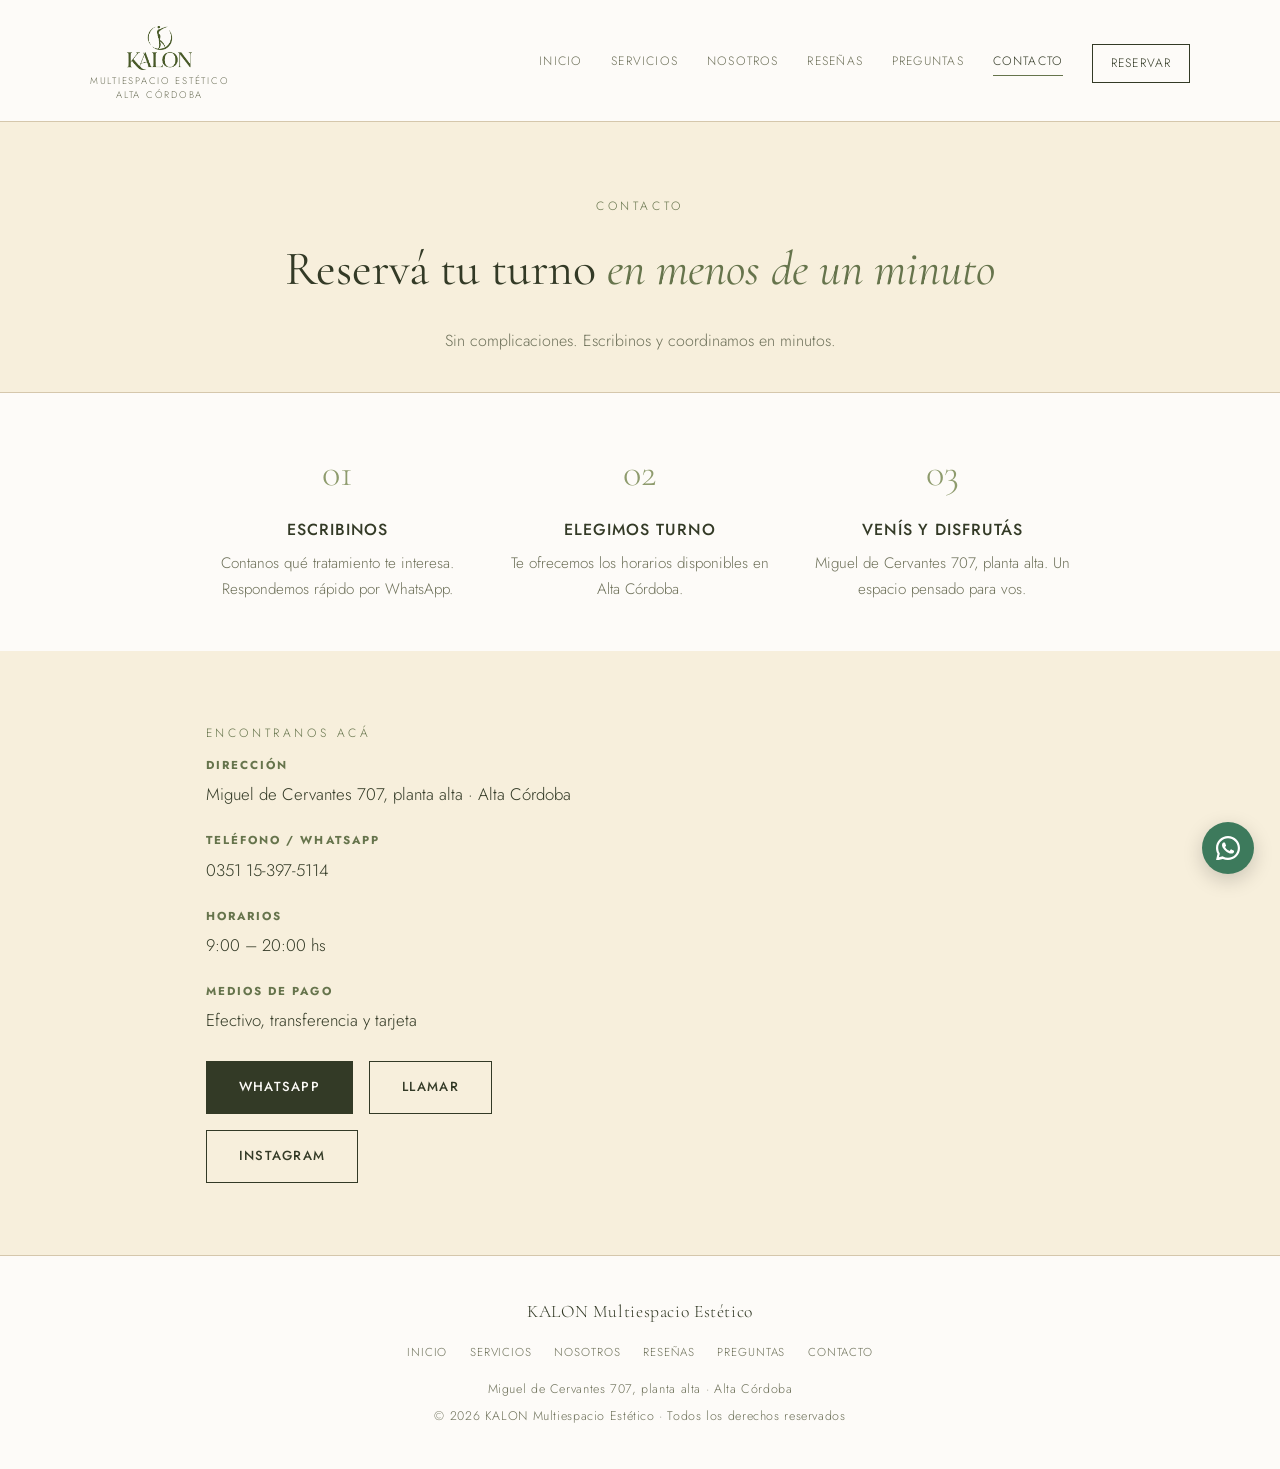
==== contacto.html @ 56a4b2d7 "Add files via upload" ====
<!DOCTYPE html>
<html lang="es">
<head>
  <meta charset="UTF-8" />
  <meta name="viewport" content="width=device-width, initial-scale=1.0" />
  <title>Contacto — KALON Multiespacio Estético</title>
  <meta name="description" content="Reservá tu turno en KALON Multiespacio Estético, Alta Córdoba. Miguel de Cervantes 707, planta alta." />
  <link rel="preconnect" href="https://fonts.googleapis.com">
  <link rel="preconnect" href="https://fonts.gstatic.com" crossorigin>
  <link href="https://fonts.googleapis.com/css2?family=Cormorant+Garamond:ital,wght@0,300;0,400;0,500;0,600;1,400&family=Jost:wght@300;400;500;600&display=swap" rel="stylesheet">
  <link rel="stylesheet" href="style.css">
</head>
<body>

<header>
  <div class="header-inner">
    <a href="index.html" class="logo-link"><img src="img/logo-kalon.png" alt="KALON Multiespacio Estético" class="logo-img"><span class="logo-sub">Multiespacio Estético<br>Alta Córdoba</span></a>
    <div class="hamburger" onclick="toggleNav()"><span></span><span></span><span></span></div>
    <nav class="links" id="navLinks">
      <a href="index.html">Inicio</a>
      <a href="servicios.html">Servicios</a>
      <a href="nosotros.html">Nosotros</a>
      <a href="resenas.html">Reseñas</a>
      <a href="faq.html">Preguntas</a>
      <a href="contacto.html" class="active">Contacto</a>
      <a href="https://wa.me/5493513975114?text=Hola%21+Vi+la+web+de+K%C3%82LON+Multiespacio+Est%C3%A9tico+y+quisiera+reservar+un+turno" target="_blank" class="nav-cta">Reservar</a>
    </nav>
  </div>
</header>

<div class="page-head">
  <p class="label">Contacto</p>
  <h1>Reservá tu turno <em>en menos de un minuto</em></h1>
  <p>Sin complicaciones. Escribinos y coordinamos en minutos.</p>
</div>

<section class="section-tight">
  <div class="wrap">
    <div class="steps">
      <div>
        <div class="step-n">01</div>
        <h3>Escribinos</h3>
        <p>Contanos qué tratamiento te interesa. Respondemos rápido por WhatsApp.</p>
      </div>
      <div>
        <div class="step-n">02</div>
        <h3>Elegimos turno</h3>
        <p>Te ofrecemos los horarios disponibles en Alta Córdoba.</p>
      </div>
      <div>
        <div class="step-n">03</div>
        <h3>Venís y disfrutás</h3>
        <p>Miguel de Cervantes 707, planta alta. Un espacio pensado para vos.</p>
      </div>
    </div>
  </div>
</section>

<section class="alt-bg">
  <div class="wrap">
    <div class="contact-grid">
      <div>
        <p class="label" style="text-align:left;">Encontranos acá</p>
        <div class="c-item"><strong>Dirección</strong><span>Miguel de Cervantes 707, planta alta · Alta Córdoba</span></div>
        <div class="c-item"><strong>Teléfono / WhatsApp</strong><span><a href="tel:+5493513975114">0351 15-397-5114</a></span></div>
        <div class="c-item"><strong>Horarios</strong><span>9:00 – 20:00 hs</span></div>
        <div class="c-item"><strong>Medios de pago</strong><span>Efectivo, transferencia y tarjeta</span></div>
        <div style="margin-top:1.6rem;display:flex;gap:1rem;flex-wrap:wrap;">
          <a href="https://wa.me/5493513975114?text=Hola%21+Vi+la+web+de+K%C3%82LON+Multiespacio+Est%C3%A9tico+y+quisiera+reservar+un+turno" target="_blank" class="btn btn-solid">WhatsApp</a>
          <a href="tel:+5493513975114" class="btn btn-line">Llamar</a>
          <a href="https://instagram.com/kalon.multiespacio.estetico" target="_blank" class="btn btn-line">Instagram</a>
        </div>
      </div>
      <div class="map-box">
        <iframe src="https://maps.google.com/maps?q=-31.3897943,-64.1840339&output=embed&z=16" allowfullscreen="" loading="lazy" referrerpolicy="no-referrer-when-downgrade" title="KALON Multiespacio Estético"></iframe>
      </div>
    </div>
  </div>
</section>

<footer>
  <div class="flogo">KALON Multiespacio Estético</div>
  <div class="fnav">
    <a href="index.html">Inicio</a>
    <a href="servicios.html">Servicios</a>
    <a href="nosotros.html">Nosotros</a>
    <a href="resenas.html">Reseñas</a>
    <a href="faq.html">Preguntas</a>
    <a href="contacto.html">Contacto</a>
  </div>
  <p>Miguel de Cervantes 707, planta alta · Alta Córdoba</p>
  <p style="margin-top:.4rem;">© 2026 KALON Multiespacio Estético · Todos los derechos reservados</p>
</footer>

<a class="wa-float" href="https://wa.me/5493513975114?text=Hola%21+Quisiera+consultar+por+un+turno+en+K%C3%82LON+Multiespacio+Est%C3%A9tico" target="_blank" title="Escribinos por WhatsApp">
  <svg xmlns="http://www.w3.org/2000/svg" width="24" height="24" viewBox="0 0 24 24" fill="white"><path d="M17.472 14.382c-.297-.149-1.758-.867-2.03-.967-.273-.099-.471-.148-.67.15-.197.297-.767.966-.94 1.164-.173.199-.347.223-.644.075-.297-.15-1.255-.463-2.39-1.475-.883-.788-1.48-1.761-1.653-2.059-.173-.297-.018-.458.13-.606.134-.133.298-.347.446-.52.149-.174.198-.298.298-.497.099-.198.05-.371-.025-.52-.075-.149-.669-1.612-.916-2.207-.242-.579-.487-.5-.669-.51-.173-.008-.371-.01-.57-.01-.198 0-.52.074-.792.372-.272.297-1.04 1.016-1.04 2.479 0 1.462 1.065 2.875 1.213 3.074.149.198 2.096 3.2 5.077 4.487.709.306 1.262.489 1.694.625.712.227 1.36.195 1.871.118.571-.085 1.758-.719 2.006-1.413.248-.694.248-1.289.173-1.413-.074-.124-.272-.198-.57-.347z"/><path d="M12 0C5.373 0 0 5.373 0 12c0 2.123.555 4.116 1.524 5.849L.057 23.885a.5.5 0 0 0 .608.633l6.193-1.623A11.945 11.945 0 0 0 12 24c6.627 0 12-5.373 12-12S18.627 0 12 0zm0 21.818a9.813 9.813 0 0 1-5.032-1.383l-.36-.214-3.733.979.997-3.645-.236-.373A9.818 9.818 0 0 1 2.182 12c0-5.413 4.405-9.818 9.818-9.818 5.413 0 9.818 4.405 9.818 9.818 0 5.413-4.405 9.818-9.818 9.818z"/></svg>
</a>

<script src="script.js"></script>
</body>
</html>
---- style.css ----
:root{
  /* paleta de colores.jpg: crema #f7efdc, arena #d5c7ac, salvia #8e9b6d, oliva #66744c.
     ink/ink-soft se derivan de la oliva (no hay un neutro oscuro en la muestra);
     el resto son los 4 tonos de la muestra tal cual. */
  --ink:#333a26;
  --ink-soft:#6e715a;
  --line:#d5c7ac;
  --paper:#fdfbf8;
  --paper2:#f7efdc;
  --accent:#66744c;
  --accent-soft:#8e9b6d;
  --wa:#3d7a5c;
  --sf:'Cormorant Garamond',Georgia,serif;
  --ss:'Jost',Arial,sans-serif;
}
*,*::before,*::after{box-sizing:border-box;margin:0;padding:0;}
html{scroll-behavior:smooth;}
body{font-family:var(--ss);font-weight:300;color:var(--ink);background:var(--paper);line-height:1.7;-webkit-font-smoothing:antialiased;}
img{max-width:100%;display:block;}
a{text-decoration:none;color:inherit;}
.wrap{max-width:920px;margin:0 auto;padding:0 1.6rem;}

/* header / nav */
header{padding:1.6rem 1.6rem 1.2rem;border-bottom:1px solid var(--line);position:sticky;top:0;background:rgba(253,251,248,.94);backdrop-filter:blur(10px);z-index:100;}
.header-inner{max-width:1100px;margin:0 auto;display:flex;align-items:center;justify-content:space-between;gap:1.5rem;flex-wrap:wrap;}
.logo-link{display:flex;flex-direction:column;align-items:center;gap:.35rem;}
.logo-img{height:44px;width:auto;}
.logo-sub{font-size:.6rem;letter-spacing:.18em;text-transform:uppercase;color:var(--ink-soft);font-family:var(--ss);line-height:1.4;text-align:center;}
nav.links{display:flex;gap:1.8rem;align-items:center;flex-wrap:wrap;}
nav.links a{font-size:.76rem;letter-spacing:.1em;text-transform:uppercase;color:var(--ink-soft);padding-bottom:3px;border-bottom:1px solid transparent;transition:border-color .2s,color .2s;}
nav.links a:hover,nav.links a.active{color:var(--ink);border-color:var(--accent);}
nav.links a.nav-cta{color:var(--ink);border:1px solid var(--ink);padding:.5rem 1.1rem;border-bottom:1px solid var(--ink);}
nav.links a.nav-cta:hover{background:var(--ink);color:var(--paper);}
.hamburger{display:none;flex-direction:column;gap:5px;cursor:pointer;padding:6px;}
.hamburger span{width:22px;height:2px;background:var(--ink);border-radius:2px;}

/* page header (non-home pages) */
.page-head{padding:3.6rem 1.6rem 2.4rem;text-align:center;border-bottom:1px solid var(--line);background:var(--paper2);}
.page-head .label{font-size:.75rem;letter-spacing:.3em;text-transform:uppercase;color:var(--accent);margin-bottom:.8rem;}
.page-head h1{font-family:var(--sf);font-weight:400;font-size:clamp(2rem,5vw,3rem);color:var(--ink);}
.page-head h1 em{font-style:italic;color:var(--accent);}
.page-head p{color:var(--ink-soft);max-width:480px;margin:1rem auto 0;font-size:1rem;}
.breadcrumb{font-size:.72rem;letter-spacing:.08em;text-transform:uppercase;color:var(--ink-soft);margin-bottom:1rem;}
.breadcrumb a{color:var(--accent);}

/* hero (home) */
.hero{padding:4.6rem 1.6rem 4rem;text-align:center;}
.hero .eyebrow{font-size:.78rem;letter-spacing:.3em;text-transform:uppercase;color:var(--accent);margin-bottom:1.4rem;}
.hero h1{font-family:var(--sf);font-weight:400;font-size:clamp(2.4rem,6vw,4rem);line-height:1.18;max-width:16ch;margin:0 auto 1.5rem;color:var(--ink);}
.hero h1 em{font-style:italic;color:var(--accent);}
.hero p{font-size:1.08rem;color:var(--ink-soft);max-width:480px;margin:0 auto 2.4rem;font-weight:300;}
.hero-img{max-width:640px;margin:0 auto;aspect-ratio:16/9;overflow:hidden;border-radius:2px;}
.hero-img img{width:100%;height:100%;object-fit:cover;}
.cta-row{display:flex;justify-content:center;gap:1rem;margin-bottom:3rem;flex-wrap:wrap;}
.btn{display:inline-flex;align-items:center;gap:.6rem;padding:.9rem 2rem;font-size:.82rem;letter-spacing:.1em;text-transform:uppercase;font-weight:500;transition:all .25s;border:1px solid var(--ink);cursor:pointer;}
.btn-solid{background:var(--ink);color:var(--paper);}
.btn-solid:hover{background:var(--accent);border-color:var(--accent);}
.btn-line{background:transparent;color:var(--ink);}
.btn-line:hover{background:var(--ink);color:var(--paper);}

/* section shell */
section{padding:4.5rem 1.6rem;}
.section-tight{padding:3rem 1.6rem;}
.label{font-size:.75rem;letter-spacing:.3em;text-transform:uppercase;color:var(--accent);text-align:center;margin-bottom:.8rem;}
.title{font-family:var(--sf);font-weight:400;font-size:clamp(1.8rem,4vw,2.6rem);text-align:center;color:var(--ink);margin-bottom:.8rem;}
.title em{font-style:italic;color:var(--accent);}
.intro{text-align:center;color:var(--ink-soft);max-width:460px;margin:0 auto 3rem;font-size:1rem;}
.divider{width:40px;height:1px;background:var(--accent);margin:0 auto 2.5rem;}

/* highlights (home) */
.highlights{display:grid;grid-template-columns:repeat(4,1fr);gap:1.8rem;text-align:center;max-width:1000px;margin:0 auto;}
.highlight h3{font-family:var(--sf);font-size:1.2rem;font-weight:600;color:var(--ink);margin:.6rem 0 .4rem;}
.highlight p{color:var(--ink-soft);font-size:.92rem;}
.highlight-mark{width:34px;height:34px;border:1px solid var(--accent);border-radius:50%;display:flex;align-items:center;justify-content:center;margin:0 auto;color:var(--accent);font-family:var(--sf);font-style:italic;}

/* services as list */
.service-row{display:flex;gap:1.6rem;padding:1.7rem 0;border-bottom:1px solid var(--line);align-items:baseline;}
.service-row:first-child{border-top:1px solid var(--line);}
.service-num{font-family:var(--sf);font-size:1.3rem;color:var(--accent-soft);flex-shrink:0;width:2.2rem;font-weight:500;}
.service-body h3{font-family:var(--sf);font-weight:600;font-size:1.35rem;color:var(--ink);margin-bottom:.35rem;}
.service-body p{color:var(--ink-soft);font-size:.98rem;max-width:520px;margin-bottom:.6rem;}
.service-body a{font-size:.76rem;letter-spacing:.1em;text-transform:uppercase;color:var(--accent);border-bottom:1px solid var(--accent-soft);}
.service-body a:hover{border-color:var(--accent);}
.see-all{text-align:center;margin-top:2.4rem;}

/* services as cards */
.services-grid{display:grid;grid-template-columns:repeat(3,1fr);gap:1.4rem;}
.service-card{position:relative;overflow:hidden;border:1px solid var(--line);background:var(--paper);cursor:pointer;transition:transform .3s ease,box-shadow .3s ease,border-color .3s ease;outline:none;display:flex;flex-direction:column;}
.service-card::after{content:'';position:absolute;left:0;bottom:0;width:100%;height:3px;background:var(--accent);transform:scaleX(0);transform-origin:left;transition:transform .3s ease;z-index:2;}
.service-card:hover,.service-card:focus-visible{transform:translateY(-6px);box-shadow:0 16px 34px rgba(43,39,36,.1);border-color:var(--accent-soft);}
.service-card:hover::after,.service-card:focus-visible::after{transform:scaleX(1);}
.service-card .card-img{position:relative;aspect-ratio:4/3;overflow:hidden;background:var(--paper2);}
.service-card .card-img img{width:100%;height:100%;object-fit:cover;transition:transform .5s ease;}
.service-card:hover .card-img img,.service-card:focus-visible .card-img img{transform:scale(1.08);}
.service-card .card-overlay{position:absolute;inset:0;background:rgba(43,39,36,.5);display:flex;align-items:center;justify-content:center;opacity:0;transition:opacity .3s ease;}
.service-card:hover .card-overlay,.service-card:focus-visible .card-overlay{opacity:1;}
.service-card .card-overlay span{font-size:.76rem;letter-spacing:.12em;text-transform:uppercase;color:#fff;display:inline-flex;align-items:center;gap:.4rem;transform:translateY(6px);transition:transform .3s ease;}
.service-card:hover .card-overlay span,.service-card:focus-visible .card-overlay span{transform:translateY(0);}
.service-card .card-overlay em{font-style:normal;}
.service-card .card-num{position:absolute;top:.8rem;left:.8rem;width:2.1rem;height:2.1rem;border-radius:50%;background:var(--paper);color:var(--accent);font-family:var(--sf);font-size:.9rem;font-weight:600;display:flex;align-items:center;justify-content:center;}
.service-card .card-body{padding:1.4rem 1.5rem 1.6rem;}
.service-card h3{font-family:var(--sf);font-weight:600;font-size:1.25rem;color:var(--ink);margin-bottom:.4rem;}
.service-card .card-teaser{color:var(--ink-soft);font-size:.92rem;}
.see-all{text-align:center;margin-top:2.4rem;}

/* service detail modal */
.modal-overlay{position:fixed;inset:0;background:rgba(43,39,36,.55);backdrop-filter:blur(3px);display:flex;align-items:center;justify-content:center;padding:1.6rem;z-index:300;opacity:0;pointer-events:none;transition:opacity .25s ease;}
.modal-overlay.active{opacity:1;pointer-events:auto;}
.modal-box{position:relative;background:var(--paper);max-width:480px;width:100%;max-height:85vh;overflow-y:auto;border-radius:2px;transform:translateY(16px) scale(.98);transition:transform .3s ease;}
.modal-overlay.active .modal-box{transform:translateY(0) scale(1);}
.modal-close{position:absolute;top:.8rem;right:.8rem;width:32px;height:32px;border:1px solid var(--line);background:var(--paper);color:var(--ink-soft);cursor:pointer;font-size:.85rem;border-radius:50%;display:flex;align-items:center;justify-content:center;transition:border-color .2s,color .2s;z-index:2;}
.modal-close:hover{border-color:var(--accent);color:var(--accent);}
.modal-img{aspect-ratio:16/10;overflow:hidden;background:var(--paper2);}
.modal-img img{width:100%;height:100%;object-fit:cover;}
.modal-content{padding:1.8rem 2.2rem 2.2rem;}
.modal-num{font-family:var(--sf);font-size:1.1rem;color:var(--accent-soft);font-weight:500;margin-bottom:.4rem;}
.modal-box h2{font-family:var(--sf);font-weight:600;font-size:1.7rem;color:var(--ink);margin-bottom:.8rem;}
.modal-desc{color:var(--ink-soft);font-size:.98rem;margin-bottom:1.2rem;}
.modal-items{list-style:none;margin-bottom:1.8rem;}
.modal-items li{position:relative;padding-left:1.2rem;color:var(--ink);font-size:.95rem;padding-bottom:.55rem;}
.modal-items li::before{content:'✦';position:absolute;left:0;color:var(--accent);font-size:.7rem;top:.25rem;}
.modal-box .btn{width:100%;justify-content:center;}
body.modal-open{overflow:hidden;}

/* about */
.alt-bg{background:var(--paper2);}
.about-grid{display:grid;grid-template-columns:1fr 1fr;gap:3rem;align-items:start;}
.about-img{border-radius:2px;overflow:hidden;}
.about-img img{width:100%;height:auto;display:block;}
.about-text p{color:var(--ink-soft);margin-bottom:1rem;font-size:1rem;}
.about-text .about-quote{font-family:var(--sf);font-style:italic;font-size:1.15rem;color:var(--ink);border-left:2px solid var(--accent);padding-left:1.1rem;margin:1.4rem 0 1.6rem;}
.stats{display:flex;gap:2.4rem;margin-top:1.8rem;flex-wrap:wrap;}
.stat-n{font-family:var(--sf);font-size:2.2rem;color:var(--accent);font-weight:500;}
.stat-l{font-size:.72rem;letter-spacing:.14em;text-transform:uppercase;color:var(--ink-soft);margin-top:.2rem;}

/* team / values (nosotros) */
.values{display:grid;grid-template-columns:repeat(3,1fr);gap:2rem;margin-top:1rem;}
.value{text-align:center;padding:2rem 1.2rem;border:1px solid var(--line);}
.value h3{font-family:var(--sf);font-size:1.3rem;margin-bottom:.5rem;color:var(--ink);}
.value p{color:var(--ink-soft);font-size:.92rem;}

/* reviews */
.review{max-width:600px;margin:0 auto 2.6rem;text-align:center;}
.review .stars{color:var(--accent);letter-spacing:3px;font-size:.9rem;margin-bottom:1rem;}
.review p{font-family:var(--sf);font-style:italic;font-size:1.25rem;color:var(--ink);line-height:1.5;margin-bottom:1rem;}
.review .author{font-size:.75rem;letter-spacing:.14em;text-transform:uppercase;color:var(--ink-soft);}
.reviews-grid-full{display:grid;grid-template-columns:1fr 1fr;gap:1rem 3rem;}
.g-link{display:block;text-align:center;font-size:.8rem;letter-spacing:.1em;text-transform:uppercase;color:var(--accent);border-bottom:1px solid var(--accent-soft);width:fit-content;margin:1rem auto 0;}

/* steps */
.steps{display:grid;grid-template-columns:repeat(3,1fr);gap:2.4rem;text-align:center;}
.step-n{font-family:var(--sf);font-size:2.4rem;color:var(--accent-soft);margin-bottom:.6rem;}
.steps h3{font-size:1rem;letter-spacing:.06em;text-transform:uppercase;color:var(--ink);margin-bottom:.5rem;font-weight:500;}
.steps p{color:var(--ink-soft);font-size:.95rem;}

/* faq */
.faq-item{border-bottom:1px solid var(--line);}
.faq-item:first-child{border-top:1px solid var(--line);}
.faq-q{width:100%;background:none;border:none;text-align:left;padding:1.3rem 0;font-family:var(--sf);font-size:1.15rem;color:var(--ink);cursor:pointer;display:flex;justify-content:space-between;align-items:center;gap:1rem;}
.faq-q::after{content:'+';color:var(--accent);font-size:1.4rem;flex-shrink:0;transition:transform .3s;}
.faq-item.open .faq-q::after{transform:rotate(45deg);}
.faq-a{max-height:0;overflow:hidden;transition:max-height .35s ease;}
.faq-a p{padding-bottom:1.3rem;color:var(--ink-soft);font-size:.98rem;max-width:560px;}

/* contact */
.contact-grid{display:grid;grid-template-columns:1fr 1fr;gap:3rem;}
.c-item{margin-bottom:1.4rem;}
.c-item strong{display:block;font-size:.72rem;letter-spacing:.18em;text-transform:uppercase;color:var(--accent);margin-bottom:.3rem;}
.c-item span{font-size:1.05rem;}
.map-box{aspect-ratio:4/3;overflow:hidden;border-radius:2px;}
.map-box iframe{width:100%;height:100%;border:0;filter:grayscale(.3);}

/* final cta */
.final{text-align:center;padding:5rem 1.6rem;border-top:1px solid var(--line);}
.final h2{font-family:var(--sf);font-weight:400;font-size:clamp(1.9rem,4.5vw,2.8rem);margin-bottom:1rem;}
.final h2 em{font-style:italic;color:var(--accent);}
.final p{color:var(--ink-soft);max-width:420px;margin:0 auto 2rem;}

footer{text-align:center;padding:2.6rem 1.6rem;font-size:.78rem;letter-spacing:.05em;color:var(--ink-soft);border-top:1px solid var(--line);}
footer .flogo{font-family:var(--sf);font-size:1.1rem;color:var(--ink);margin-bottom:.4rem;}
footer .fnav{display:flex;justify-content:center;gap:1.4rem;margin:1rem 0;flex-wrap:wrap;}
footer .fnav a{color:var(--ink-soft);font-size:.72rem;letter-spacing:.08em;text-transform:uppercase;}
footer .fnav a:hover{color:var(--accent);}

.wa-float{position:fixed;bottom:1.6rem;right:1.6rem;width:52px;height:52px;border-radius:50%;background:var(--wa);display:flex;align-items:center;justify-content:center;box-shadow:0 6px 20px rgba(0,0,0,.18);z-index:150;}

@media(max-width:860px){
  .highlights{grid-template-columns:repeat(2,1fr);}
  .reviews-grid-full{grid-template-columns:1fr;}
  .values{grid-template-columns:1fr;}
  .services-grid{grid-template-columns:repeat(2,1fr);}
}
@media(max-width:760px){
  nav.links{display:none;position:absolute;top:100%;left:0;width:100%;background:var(--paper);flex-direction:column;align-items:flex-start;padding:1.4rem 1.6rem;border-bottom:1px solid var(--line);gap:1rem;}
  nav.links.open{display:flex;}
  .hamburger{display:flex;}
  .about-grid,.contact-grid{grid-template-columns:1fr;gap:2rem;}
  .steps{grid-template-columns:1fr;gap:2.2rem;}
  .services-grid{grid-template-columns:1fr;}
}
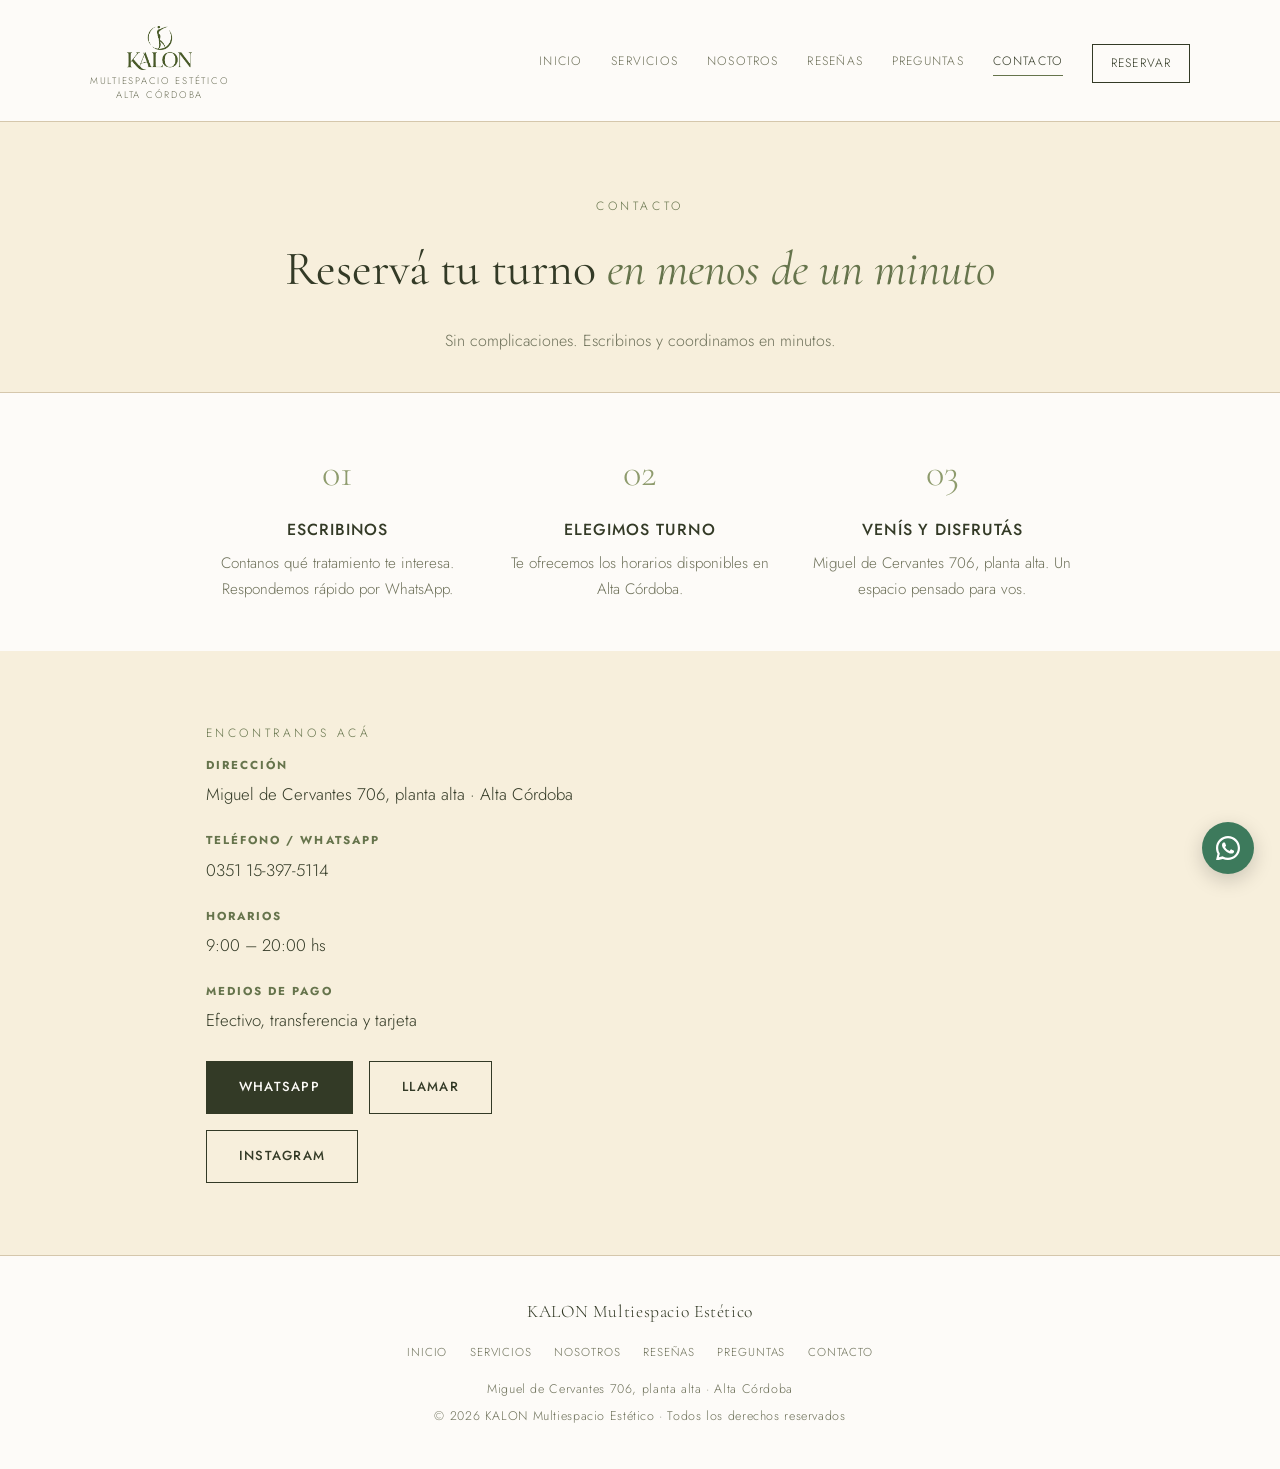
==== commit 6ba6e186: "Add files via upload" ====
--- a/contacto.html
+++ b/contacto.html
@@ -4,7 +4,7 @@
   <meta charset="UTF-8" />
   <meta name="viewport" content="width=device-width, initial-scale=1.0" />
   <title>Contacto — KALON Multiespacio Estético</title>
-  <meta name="description" content="Reservá tu turno en KALON Multiespacio Estético, Alta Córdoba. Miguel de Cervantes 707, planta alta." />
+  <meta name="description" content="Reservá tu turno en KALON Multiespacio Estético, Alta Córdoba. Miguel de Cervantes 706, planta alta." />
   <link rel="preconnect" href="https://fonts.googleapis.com">
   <link rel="preconnect" href="https://fonts.gstatic.com" crossorigin>
   <link href="https://fonts.googleapis.com/css2?family=Cormorant+Garamond:ital,wght@0,300;0,400;0,500;0,600;1,400&family=Jost:wght@300;400;500;600&display=swap" rel="stylesheet">
@@ -23,7 +23,7 @@
       <a href="resenas.html">Reseñas</a>
       <a href="faq.html">Preguntas</a>
       <a href="contacto.html" class="active">Contacto</a>
-      <a href="https://wa.me/5493513975114?text=Hola%21+Vi+la+web+de+K%C3%82LON+Multiespacio+Est%C3%A9tico+y+quisiera+reservar+un+turno" target="_blank" class="nav-cta">Reservar</a>
+      <a href="https://wa.me/5493513975114?text=Hola%21+Vi+la+web+de+KALON+Multiespacio+Est%C3%A9tico+y+quisiera+reservar+un+turno" target="_blank" class="nav-cta">Reservar</a>
     </nav>
   </div>
 </header>
@@ -50,7 +50,7 @@
       <div>
         <div class="step-n">03</div>
         <h3>Venís y disfrutás</h3>
-        <p>Miguel de Cervantes 707, planta alta. Un espacio pensado para vos.</p>
+        <p>Miguel de Cervantes 706, planta alta. Un espacio pensado para vos.</p>
       </div>
     </div>
   </div>
@@ -61,12 +61,12 @@
     <div class="contact-grid">
       <div>
         <p class="label" style="text-align:left;">Encontranos acá</p>
-        <div class="c-item"><strong>Dirección</strong><span>Miguel de Cervantes 707, planta alta · Alta Córdoba</span></div>
+        <div class="c-item"><strong>Dirección</strong><span>Miguel de Cervantes 706, planta alta · Alta Córdoba</span></div>
         <div class="c-item"><strong>Teléfono / WhatsApp</strong><span><a href="tel:+5493513975114">0351 15-397-5114</a></span></div>
         <div class="c-item"><strong>Horarios</strong><span>9:00 – 20:00 hs</span></div>
         <div class="c-item"><strong>Medios de pago</strong><span>Efectivo, transferencia y tarjeta</span></div>
         <div style="margin-top:1.6rem;display:flex;gap:1rem;flex-wrap:wrap;">
-          <a href="https://wa.me/5493513975114?text=Hola%21+Vi+la+web+de+K%C3%82LON+Multiespacio+Est%C3%A9tico+y+quisiera+reservar+un+turno" target="_blank" class="btn btn-solid">WhatsApp</a>
+          <a href="https://wa.me/5493513975114?text=Hola%21+Vi+la+web+de+KALON+Multiespacio+Est%C3%A9tico+y+quisiera+reservar+un+turno" target="_blank" class="btn btn-solid">WhatsApp</a>
           <a href="tel:+5493513975114" class="btn btn-line">Llamar</a>
           <a href="https://instagram.com/kalon.multiespacio.estetico" target="_blank" class="btn btn-line">Instagram</a>
         </div>
@@ -88,11 +88,11 @@
     <a href="faq.html">Preguntas</a>
     <a href="contacto.html">Contacto</a>
   </div>
-  <p>Miguel de Cervantes 707, planta alta · Alta Córdoba</p>
+  <p>Miguel de Cervantes 706, planta alta · Alta Córdoba</p>
   <p style="margin-top:.4rem;">© 2026 KALON Multiespacio Estético · Todos los derechos reservados</p>
 </footer>
 
-<a class="wa-float" href="https://wa.me/5493513975114?text=Hola%21+Quisiera+consultar+por+un+turno+en+K%C3%82LON+Multiespacio+Est%C3%A9tico" target="_blank" title="Escribinos por WhatsApp">
+<a class="wa-float" href="https://wa.me/5493513975114?text=Hola%21+Quisiera+consultar+por+un+turno+en+KALON+Multiespacio+Est%C3%A9tico" target="_blank" title="Escribinos por WhatsApp">
   <svg xmlns="http://www.w3.org/2000/svg" width="24" height="24" viewBox="0 0 24 24" fill="white"><path d="M17.472 14.382c-.297-.149-1.758-.867-2.03-.967-.273-.099-.471-.148-.67.15-.197.297-.767.966-.94 1.164-.173.199-.347.223-.644.075-.297-.15-1.255-.463-2.39-1.475-.883-.788-1.48-1.761-1.653-2.059-.173-.297-.018-.458.13-.606.134-.133.298-.347.446-.52.149-.174.198-.298.298-.497.099-.198.05-.371-.025-.52-.075-.149-.669-1.612-.916-2.207-.242-.579-.487-.5-.669-.51-.173-.008-.371-.01-.57-.01-.198 0-.52.074-.792.372-.272.297-1.04 1.016-1.04 2.479 0 1.462 1.065 2.875 1.213 3.074.149.198 2.096 3.2 5.077 4.487.709.306 1.262.489 1.694.625.712.227 1.36.195 1.871.118.571-.085 1.758-.719 2.006-1.413.248-.694.248-1.289.173-1.413-.074-.124-.272-.198-.57-.347z"/><path d="M12 0C5.373 0 0 5.373 0 12c0 2.123.555 4.116 1.524 5.849L.057 23.885a.5.5 0 0 0 .608.633l6.193-1.623A11.945 11.945 0 0 0 12 24c6.627 0 12-5.373 12-12S18.627 0 12 0zm0 21.818a9.813 9.813 0 0 1-5.032-1.383l-.36-.214-3.733.979.997-3.645-.236-.373A9.818 9.818 0 0 1 2.182 12c0-5.413 4.405-9.818 9.818-9.818 5.413 0 9.818 4.405 9.818 9.818 0 5.413-4.405 9.818-9.818 9.818z"/></svg>
 </a>
 
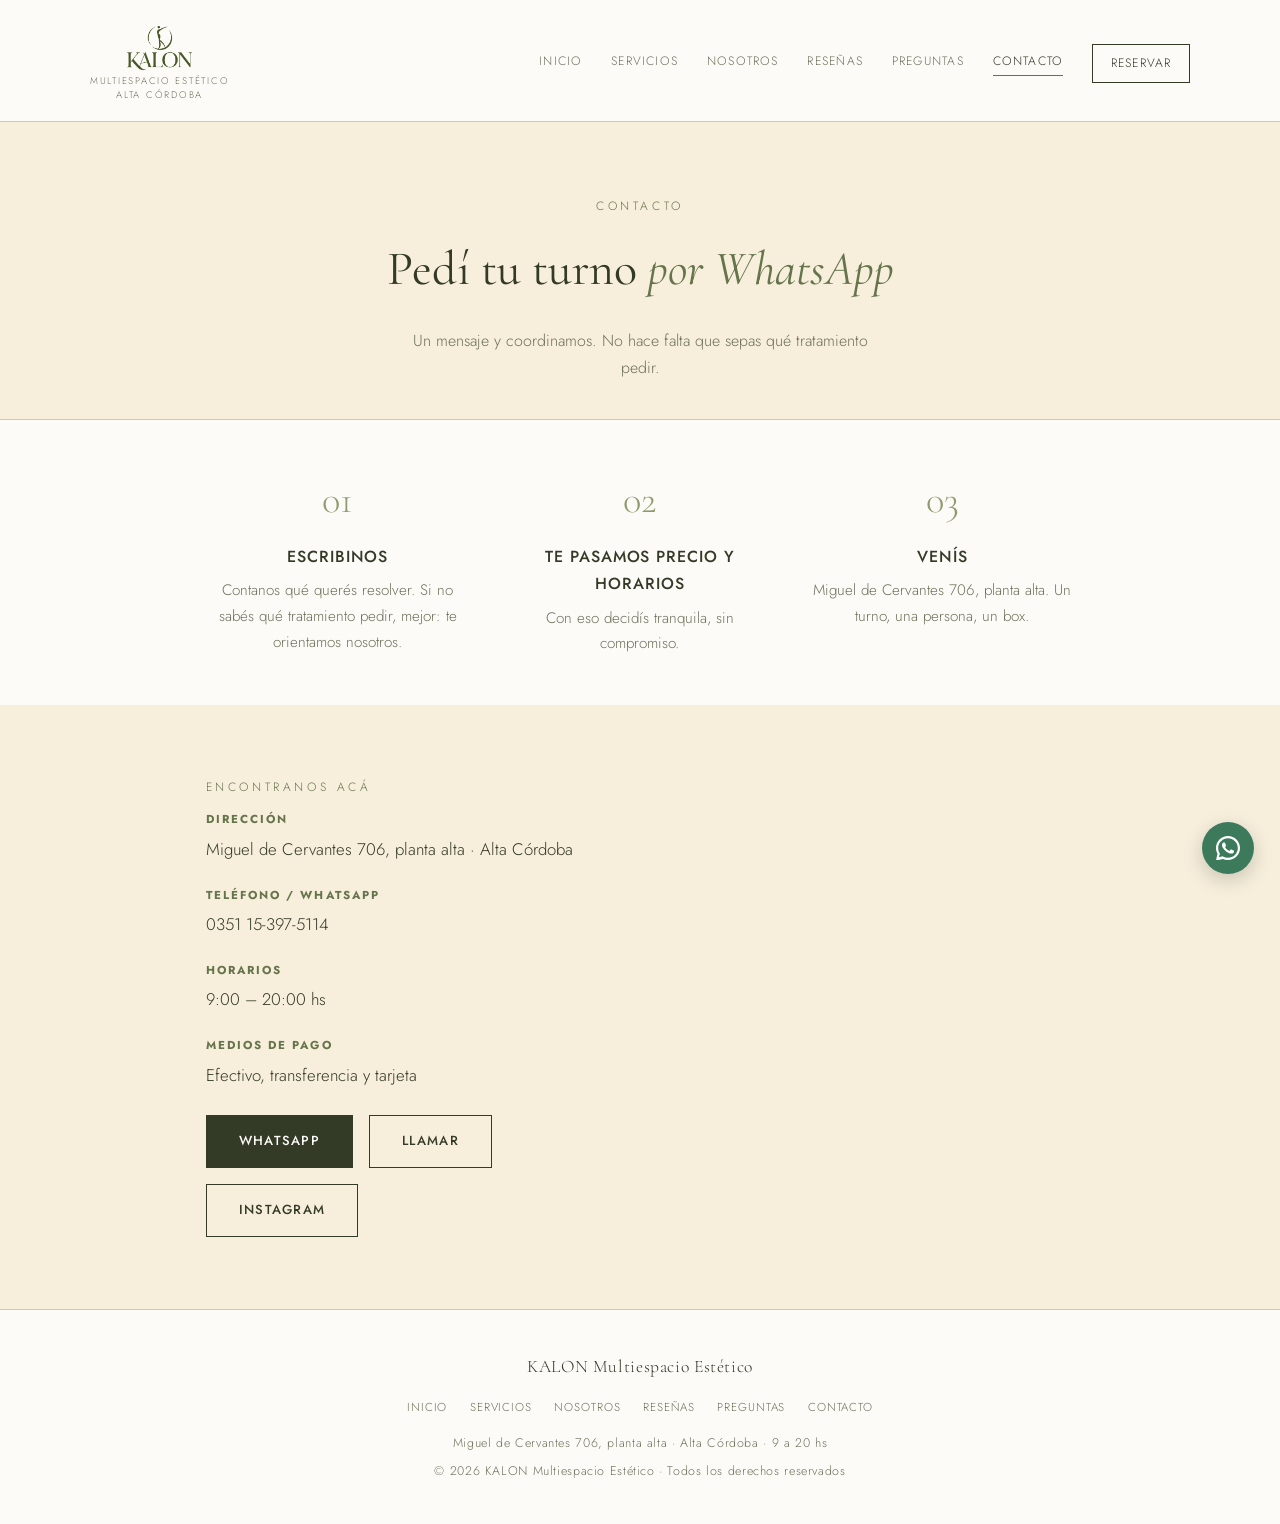
==== commit 15a9e1fe: "Add files via upload" ====
--- a/contacto.html
+++ b/contacto.html
@@ -3,8 +3,8 @@
 <head>
   <meta charset="UTF-8" />
   <meta name="viewport" content="width=device-width, initial-scale=1.0" />
-  <title>Contacto — KALON Multiespacio Estético</title>
-  <meta name="description" content="Reservá tu turno en KALON Multiespacio Estético, Alta Córdoba. Miguel de Cervantes 706, planta alta." />
+  <title>Turnos y ubicación — KALON, Alta Córdoba</title>
+  <meta name="description" content="Miguel de Cervantes 706, planta alta, Alta Córdoba. Turnos por WhatsApp al 351 397-5114. Efectivo, transferencia y tarjeta." />
   <link rel="preconnect" href="https://fonts.googleapis.com">
   <link rel="preconnect" href="https://fonts.gstatic.com" crossorigin>
   <link href="https://fonts.googleapis.com/css2?family=Cormorant+Garamond:ital,wght@0,300;0,400;0,500;0,600;1,400&family=Jost:wght@300;400;500;600&display=swap" rel="stylesheet">
@@ -23,15 +23,15 @@
       <a href="resenas.html">Reseñas</a>
       <a href="faq.html">Preguntas</a>
       <a href="contacto.html" class="active">Contacto</a>
-      <a href="https://wa.me/5493513975114?text=Hola%21+Vi+la+web+de+KALON+Multiespacio+Est%C3%A9tico+y+quisiera+reservar+un+turno" target="_blank" class="nav-cta">Reservar</a>
+      <a href="https://wa.me/5493513975114?text=Hola%21+Entr%C3%A9+a+la+web+de+KALON.+Quer%C3%ADa+consultar+precios+y+turnos+disponibles." target="_blank" rel="noopener" class="nav-cta">Reservar</a>
     </nav>
   </div>
 </header>
 
 <div class="page-head">
   <p class="label">Contacto</p>
-  <h1>Reservá tu turno <em>en menos de un minuto</em></h1>
-  <p>Sin complicaciones. Escribinos y coordinamos en minutos.</p>
+  <h1>Pedí tu turno <em>por WhatsApp</em></h1>
+  <p>Un mensaje y coordinamos. No hace falta que sepas qué tratamiento pedir.</p>
 </div>
 
 <section class="section-tight">
@@ -40,17 +40,17 @@
       <div>
         <div class="step-n">01</div>
         <h3>Escribinos</h3>
-        <p>Contanos qué tratamiento te interesa. Respondemos rápido por WhatsApp.</p>
+        <p>Contanos qué querés resolver. Si no sabés qué tratamiento pedir, mejor: te orientamos nosotros.</p>
       </div>
       <div>
         <div class="step-n">02</div>
-        <h3>Elegimos turno</h3>
-        <p>Te ofrecemos los horarios disponibles en Alta Córdoba.</p>
+        <h3>Te pasamos precio y horarios</h3>
+        <p>Con eso decidís tranquila, sin compromiso.</p>
       </div>
       <div>
         <div class="step-n">03</div>
-        <h3>Venís y disfrutás</h3>
-        <p>Miguel de Cervantes 706, planta alta. Un espacio pensado para vos.</p>
+        <h3>Venís</h3>
+        <p>Miguel de Cervantes 706, planta alta. Un turno, una persona, un box.</p>
       </div>
     </div>
   </div>
@@ -66,9 +66,9 @@
         <div class="c-item"><strong>Horarios</strong><span>9:00 – 20:00 hs</span></div>
         <div class="c-item"><strong>Medios de pago</strong><span>Efectivo, transferencia y tarjeta</span></div>
         <div style="margin-top:1.6rem;display:flex;gap:1rem;flex-wrap:wrap;">
-          <a href="https://wa.me/5493513975114?text=Hola%21+Vi+la+web+de+KALON+Multiespacio+Est%C3%A9tico+y+quisiera+reservar+un+turno" target="_blank" class="btn btn-solid">WhatsApp</a>
+          <a href="https://wa.me/5493513975114?text=Hola%21+Vengo+de+la+web+de+KALON+y+quiero+pedir+un+turno." target="_blank" rel="noopener" class="btn btn-solid">WhatsApp</a>
           <a href="tel:+5493513975114" class="btn btn-line">Llamar</a>
-          <a href="https://instagram.com/kalon.multiespacio.estetico" target="_blank" class="btn btn-line">Instagram</a>
+          <a href="https://instagram.com/kalon.multiespacio.unisex" target="_blank" rel="noopener" class="btn btn-line">Instagram</a>
         </div>
       </div>
       <div class="map-box">
@@ -88,11 +88,11 @@
     <a href="faq.html">Preguntas</a>
     <a href="contacto.html">Contacto</a>
   </div>
-  <p>Miguel de Cervantes 706, planta alta · Alta Córdoba</p>
+  <p>Miguel de Cervantes 706, planta alta · Alta Córdoba · 9 a 20 hs</p>
   <p style="margin-top:.4rem;">© 2026 KALON Multiespacio Estético · Todos los derechos reservados</p>
 </footer>
 
-<a class="wa-float" href="https://wa.me/5493513975114?text=Hola%21+Quisiera+consultar+por+un+turno+en+KALON+Multiespacio+Est%C3%A9tico" target="_blank" title="Escribinos por WhatsApp">
+<a class="wa-float" href="https://wa.me/5493513975114?text=Hola%21+Quer%C3%ADa+hacer+una+consulta+sobre+KALON." target="_blank" rel="noopener" title="Escribinos por WhatsApp">
   <svg xmlns="http://www.w3.org/2000/svg" width="24" height="24" viewBox="0 0 24 24" fill="white"><path d="M17.472 14.382c-.297-.149-1.758-.867-2.03-.967-.273-.099-.471-.148-.67.15-.197.297-.767.966-.94 1.164-.173.199-.347.223-.644.075-.297-.15-1.255-.463-2.39-1.475-.883-.788-1.48-1.761-1.653-2.059-.173-.297-.018-.458.13-.606.134-.133.298-.347.446-.52.149-.174.198-.298.298-.497.099-.198.05-.371-.025-.52-.075-.149-.669-1.612-.916-2.207-.242-.579-.487-.5-.669-.51-.173-.008-.371-.01-.57-.01-.198 0-.52.074-.792.372-.272.297-1.04 1.016-1.04 2.479 0 1.462 1.065 2.875 1.213 3.074.149.198 2.096 3.2 5.077 4.487.709.306 1.262.489 1.694.625.712.227 1.36.195 1.871.118.571-.085 1.758-.719 2.006-1.413.248-.694.248-1.289.173-1.413-.074-.124-.272-.198-.57-.347z"/><path d="M12 0C5.373 0 0 5.373 0 12c0 2.123.555 4.116 1.524 5.849L.057 23.885a.5.5 0 0 0 .608.633l6.193-1.623A11.945 11.945 0 0 0 12 24c6.627 0 12-5.373 12-12S18.627 0 12 0zm0 21.818a9.813 9.813 0 0 1-5.032-1.383l-.36-.214-3.733.979.997-3.645-.236-.373A9.818 9.818 0 0 1 2.182 12c0-5.413 4.405-9.818 9.818-9.818 5.413 0 9.818 4.405 9.818 9.818 0 5.413-4.405 9.818-9.818 9.818z"/></svg>
 </a>
 
--- a/style.css
+++ b/style.css
@@ -51,6 +51,7 @@
 .hero p{font-size:1.08rem;color:var(--ink-soft);max-width:480px;margin:0 auto 2.4rem;font-weight:300;}
 .hero-img{max-width:640px;margin:0 auto;aspect-ratio:16/9;overflow:hidden;border-radius:2px;}
 .hero-img img{width:100%;height:100%;object-fit:cover;}
+.hero-proof{font-size:.82rem;color:var(--ink-soft);text-align:center;margin-top:.9rem;}
 .cta-row{display:flex;justify-content:center;gap:1rem;margin-bottom:3rem;flex-wrap:wrap;}
 .btn{display:inline-flex;align-items:center;gap:.6rem;padding:.9rem 2rem;font-size:.82rem;letter-spacing:.1em;text-transform:uppercase;font-weight:500;transition:all .25s;border:1px solid var(--ink);cursor:pointer;}
 .btn-solid{background:var(--ink);color:var(--paper);}
@@ -82,6 +83,8 @@
 .service-body a{font-size:.76rem;letter-spacing:.1em;text-transform:uppercase;color:var(--accent);border-bottom:1px solid var(--accent-soft);}
 .service-body a:hover{border-color:var(--accent);}
 .see-all{text-align:center;margin-top:2.4rem;}
+.service-list{display:flex;flex-wrap:wrap;justify-content:center;gap:.5rem 0;max-width:700px;margin:0 auto;text-align:center;font-size:1rem;color:var(--ink);}
+.service-list span:not(:last-child)::after{content:'·';color:var(--accent-soft);margin:0 .7rem;}
 
 /* services as cards */
 .services-grid{display:grid;grid-template-columns:repeat(3,1fr);gap:1.4rem;}
@@ -129,11 +132,13 @@
 .about-img img{width:100%;height:auto;display:block;}
 .about-text p{color:var(--ink-soft);margin-bottom:1rem;font-size:1rem;}
 .about-text .about-quote{font-family:var(--sf);font-style:italic;font-size:1.15rem;color:var(--ink);border-left:2px solid var(--accent);padding-left:1.1rem;margin:1.4rem 0 1.6rem;}
+.about-text .about-quote .quote-author{display:block;font-style:normal;font-size:.78rem;letter-spacing:.06em;text-transform:uppercase;color:var(--ink-soft);margin-top:.6rem;}
 .stats{display:flex;gap:2.4rem;margin-top:1.8rem;flex-wrap:wrap;}
 .stat-n{font-family:var(--sf);font-size:2.2rem;color:var(--accent);font-weight:500;}
 .stat-l{font-size:.72rem;letter-spacing:.14em;text-transform:uppercase;color:var(--ink-soft);margin-top:.2rem;}
 
 /* team / values (nosotros) */
+.name-note{text-align:center;font-size:.82rem;color:var(--ink-soft);margin-top:2.4rem;}
 .values{display:grid;grid-template-columns:repeat(3,1fr);gap:2rem;margin-top:1rem;}
 .value{text-align:center;padding:2rem 1.2rem;border:1px solid var(--line);}
 .value h3{font-family:var(--sf);font-size:1.3rem;margin-bottom:.5rem;color:var(--ink);}
@@ -175,6 +180,7 @@
 .final h2{font-family:var(--sf);font-weight:400;font-size:clamp(1.9rem,4.5vw,2.8rem);margin-bottom:1rem;}
 .final h2 em{font-style:italic;color:var(--accent);}
 .final p{color:var(--ink-soft);max-width:420px;margin:0 auto 2rem;}
+.final p.final-note{color:var(--ink-soft);font-size:.85rem;margin-top:1.2rem;}
 
 footer{text-align:center;padding:2.6rem 1.6rem;font-size:.78rem;letter-spacing:.05em;color:var(--ink-soft);border-top:1px solid var(--line);}
 footer .flogo{font-family:var(--sf);font-size:1.1rem;color:var(--ink);margin-bottom:.4rem;}
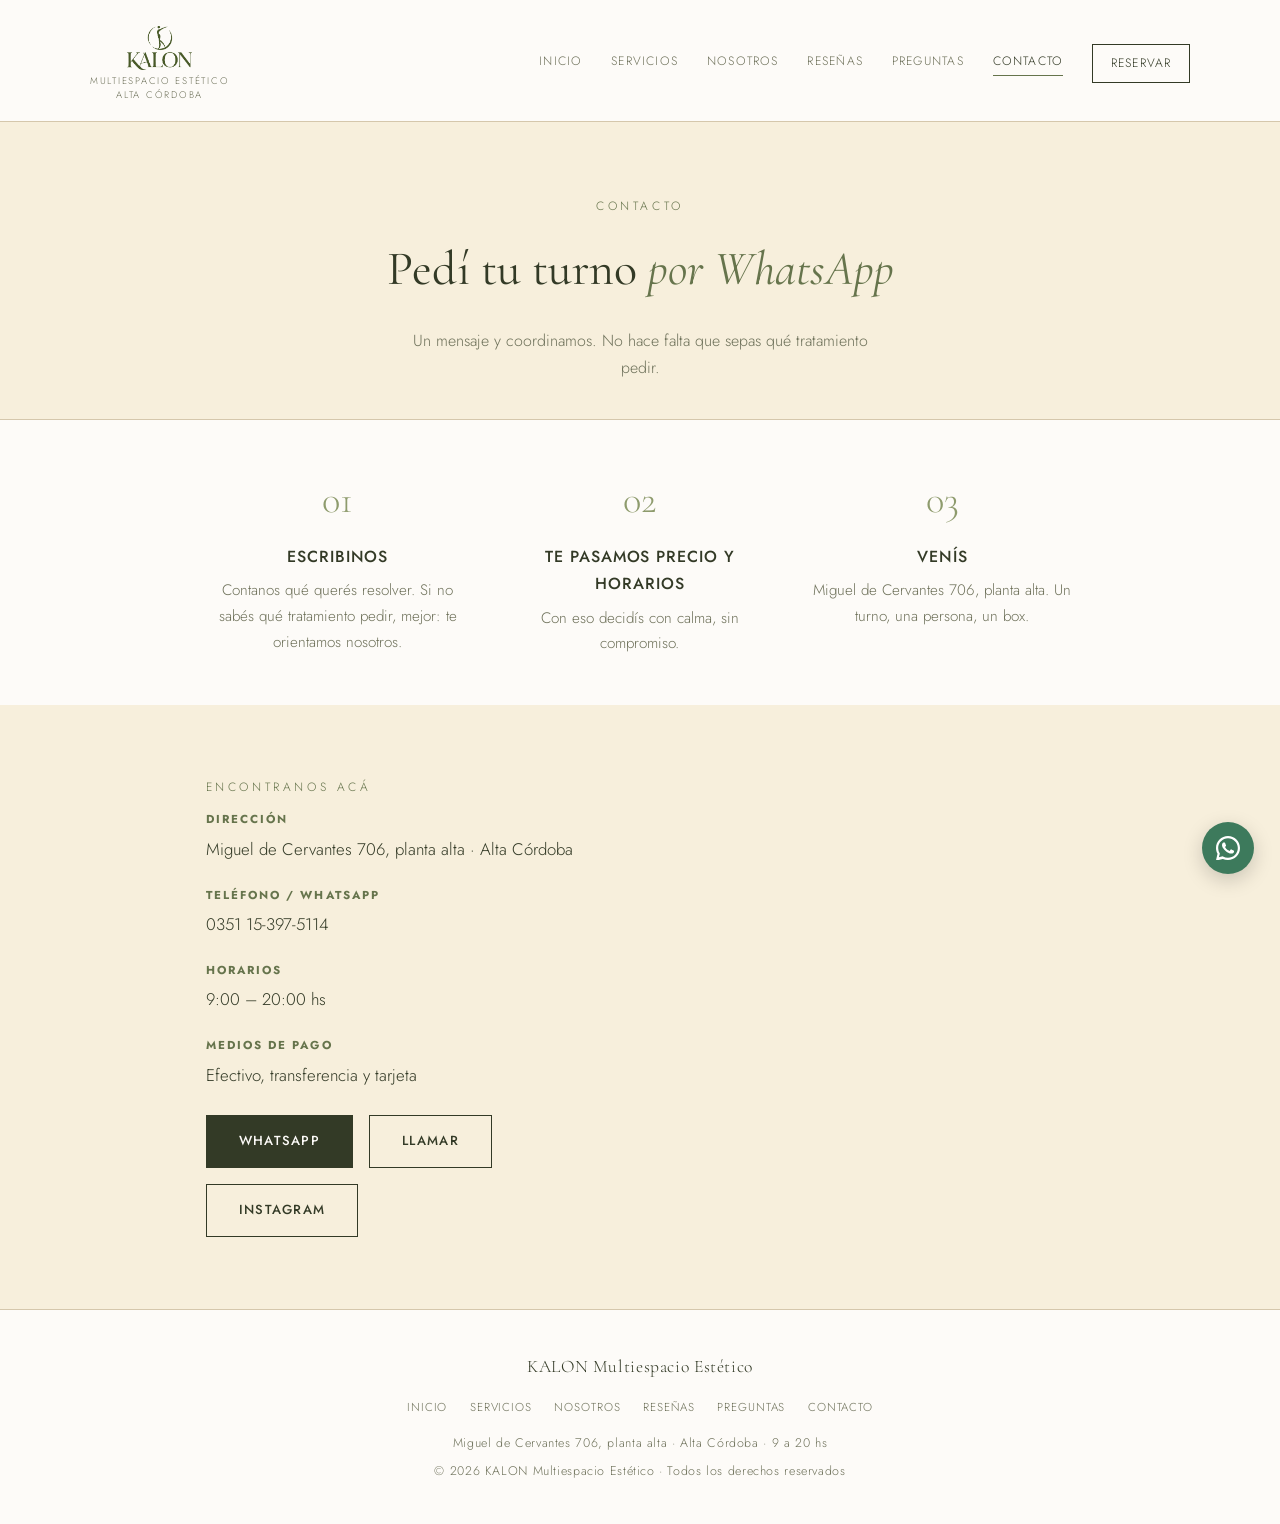
==== commit d5b8d19b: "Add files via upload" ====
--- a/contacto.html
+++ b/contacto.html
@@ -45,7 +45,7 @@
       <div>
         <div class="step-n">02</div>
         <h3>Te pasamos precio y horarios</h3>
-        <p>Con eso decidís tranquila, sin compromiso.</p>
+        <p>Con eso decidís con calma, sin compromiso.</p>
       </div>
       <div>
         <div class="step-n">03</div>
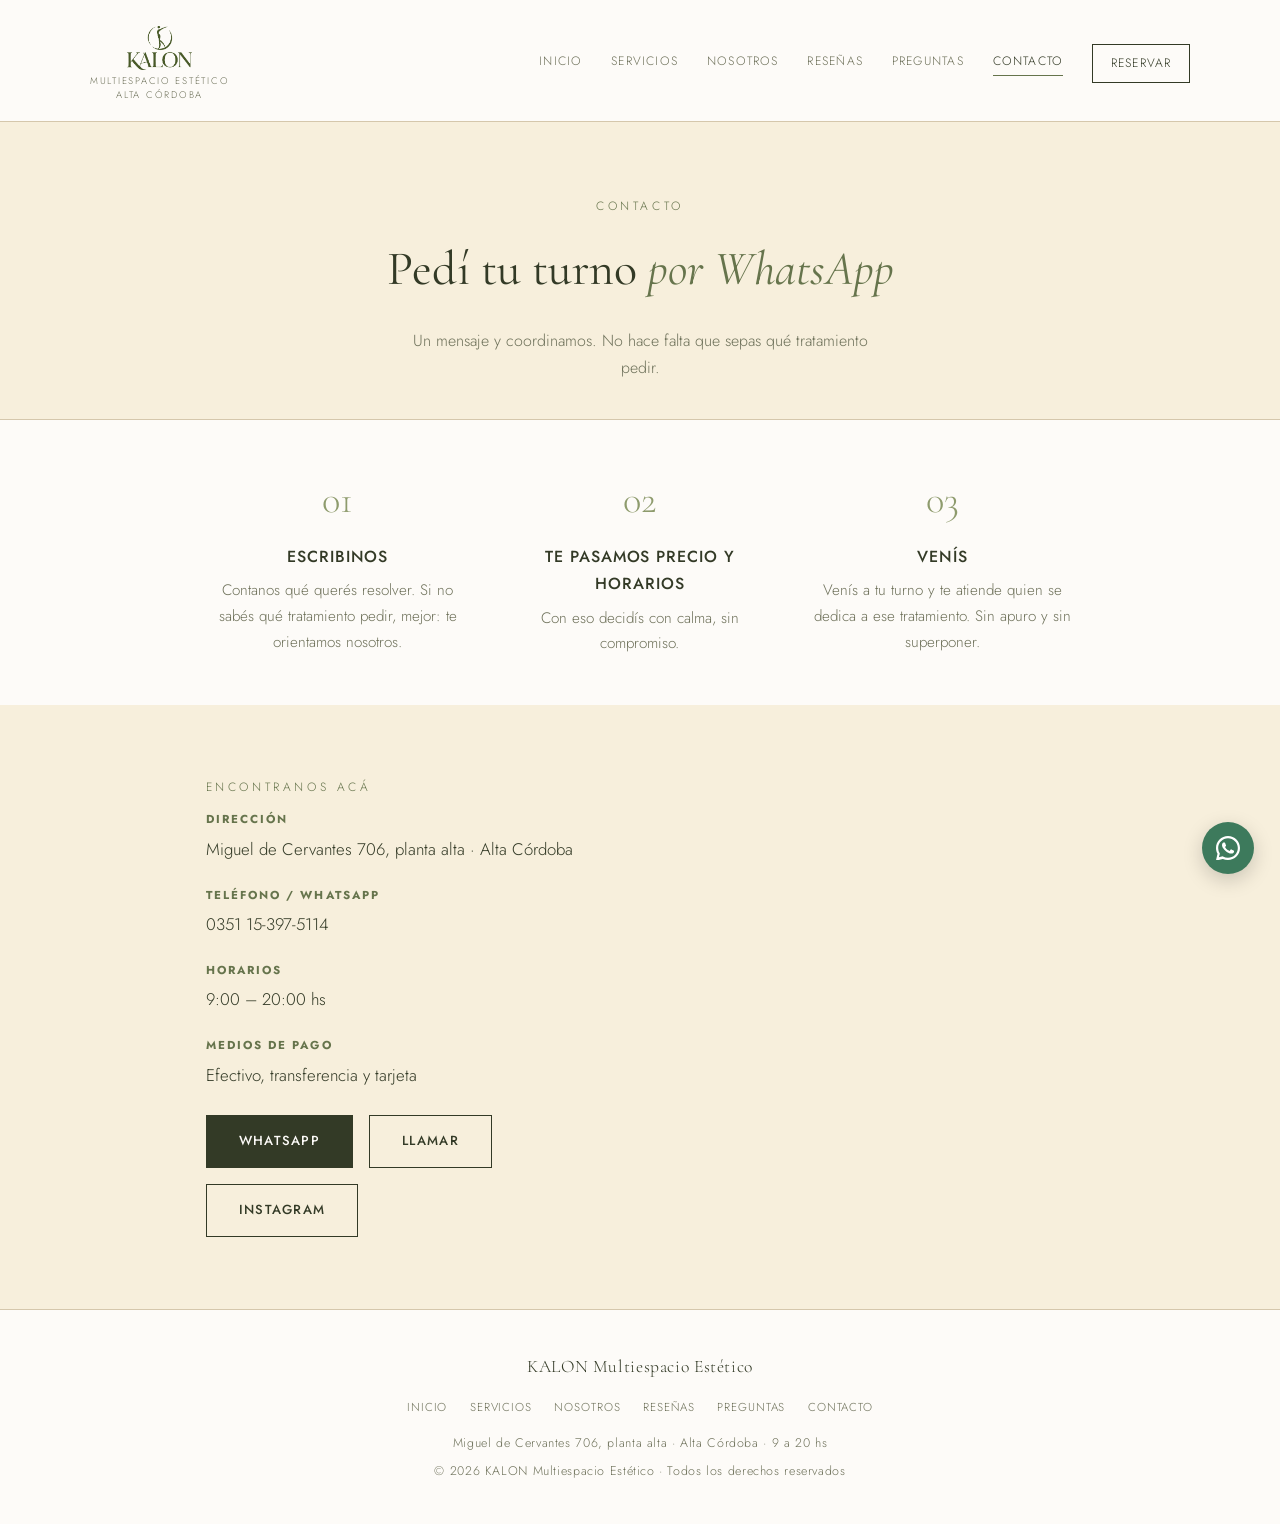
==== commit 92c8ce17: "Add files via upload" ====
--- a/contacto.html
+++ b/contacto.html
@@ -50,7 +50,7 @@
       <div>
         <div class="step-n">03</div>
         <h3>Venís</h3>
-        <p>Miguel de Cervantes 706, planta alta. Un turno, una persona, un box.</p>
+        <p>Venís a tu turno y te atiende quien se dedica a ese tratamiento. Sin apuro y sin superponer.</p>
       </div>
     </div>
   </div>
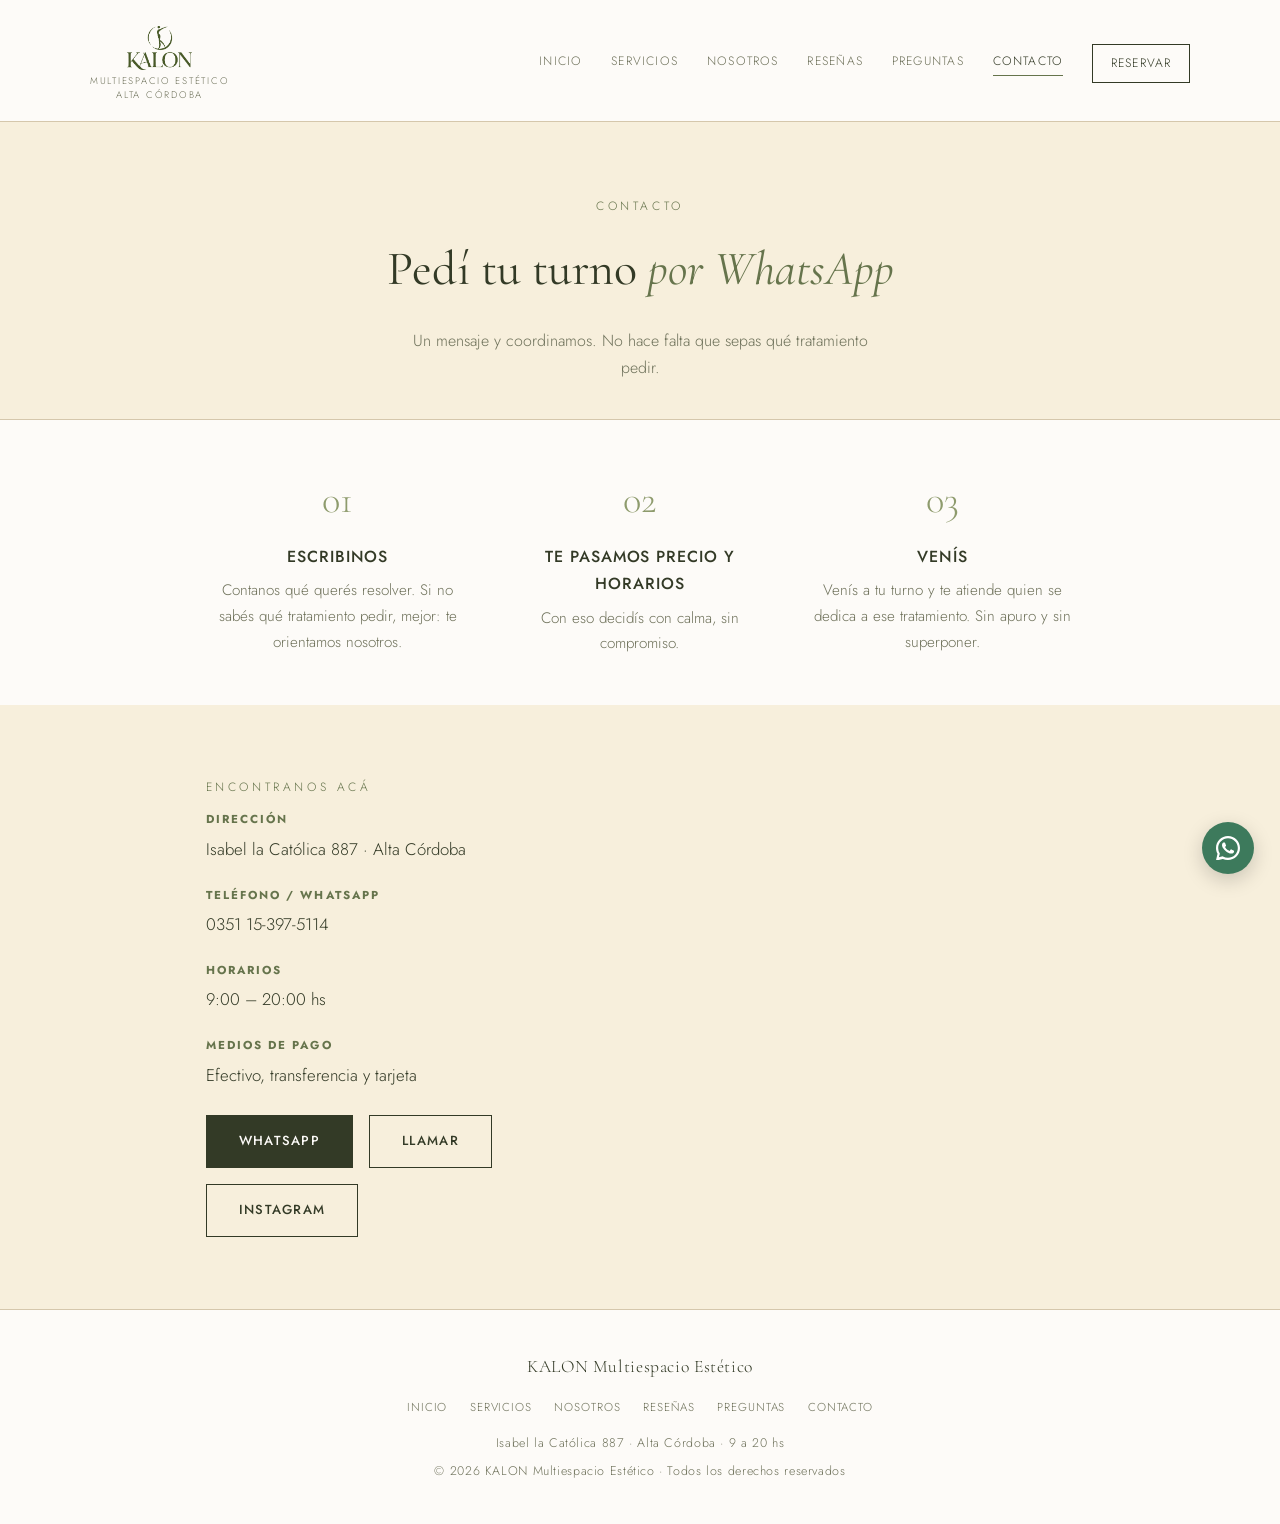
==== commit f107517b: "Add files via upload" ====
--- a/contacto.html
+++ b/contacto.html
@@ -4,7 +4,7 @@
   <meta charset="UTF-8" />
   <meta name="viewport" content="width=device-width, initial-scale=1.0" />
   <title>Turnos y ubicación — KALON, Alta Córdoba</title>
-  <meta name="description" content="Miguel de Cervantes 706, planta alta, Alta Córdoba. Turnos por WhatsApp al 351 397-5114. Efectivo, transferencia y tarjeta." />
+  <meta name="description" content="Isabel la Católica 887, Alta Córdoba. Turnos por WhatsApp al 351 397-5114. Efectivo, transferencia y tarjeta." />
   <link rel="preconnect" href="https://fonts.googleapis.com">
   <link rel="preconnect" href="https://fonts.gstatic.com" crossorigin>
   <link href="https://fonts.googleapis.com/css2?family=Cormorant+Garamond:ital,wght@0,300;0,400;0,500;0,600;1,400&family=Jost:wght@300;400;500;600&display=swap" rel="stylesheet">
@@ -61,7 +61,7 @@
     <div class="contact-grid">
       <div>
         <p class="label" style="text-align:left;">Encontranos acá</p>
-        <div class="c-item"><strong>Dirección</strong><span>Miguel de Cervantes 706, planta alta · Alta Córdoba</span></div>
+        <div class="c-item"><strong>Dirección</strong><span>Isabel la Católica 887 · Alta Córdoba</span></div>
         <div class="c-item"><strong>Teléfono / WhatsApp</strong><span><a href="tel:+5493513975114">0351 15-397-5114</a></span></div>
         <div class="c-item"><strong>Horarios</strong><span>9:00 – 20:00 hs</span></div>
         <div class="c-item"><strong>Medios de pago</strong><span>Efectivo, transferencia y tarjeta</span></div>
@@ -72,7 +72,7 @@
         </div>
       </div>
       <div class="map-box">
-        <iframe src="https://maps.google.com/maps?q=-31.3897943,-64.1840339&output=embed&z=16" allowfullscreen="" loading="lazy" referrerpolicy="no-referrer-when-downgrade" title="KALON Multiespacio Estético"></iframe>
+        <iframe src="https://maps.google.com/maps?q=Isabel%20la%20Cat%C3%B3lica%20887%2C%20Alta%20C%C3%B3rdoba%2C%20C%C3%B3rdoba%2C%20Argentina&output=embed&z=16" allowfullscreen="" loading="lazy" referrerpolicy="no-referrer-when-downgrade" title="KALON Multiespacio Estético"></iframe>
       </div>
     </div>
   </div>
@@ -88,7 +88,7 @@
     <a href="faq.html">Preguntas</a>
     <a href="contacto.html">Contacto</a>
   </div>
-  <p>Miguel de Cervantes 706, planta alta · Alta Córdoba · 9 a 20 hs</p>
+  <p>Isabel la Católica 887 · Alta Córdoba · 9 a 20 hs</p>
   <p style="margin-top:.4rem;">© 2026 KALON Multiespacio Estético · Todos los derechos reservados</p>
 </footer>
 
--- a/style.css
+++ b/style.css
@@ -1,206 +1,201 @@
-:root{
-  /* paleta de colores.jpg: crema #f7efdc, arena #d5c7ac, salvia #8e9b6d, oliva #66744c.
-     ink/ink-soft se derivan de la oliva (no hay un neutro oscuro en la muestra);
-     el resto son los 4 tonos de la muestra tal cual. */
-  --ink:#333a26;
-  --ink-soft:#6e715a;
-  --line:#d5c7ac;
-  --paper:#fdfbf8;
-  --paper2:#f7efdc;
-  --accent:#66744c;
-  --accent-soft:#8e9b6d;
-  --wa:#3d7a5c;
-  --sf:'Cormorant Garamond',Georgia,serif;
-  --ss:'Jost',Arial,sans-serif;
-}
-*,*::before,*::after{box-sizing:border-box;margin:0;padding:0;}
-html{scroll-behavior:smooth;}
-body{font-family:var(--ss);font-weight:300;color:var(--ink);background:var(--paper);line-height:1.7;-webkit-font-smoothing:antialiased;}
-img{max-width:100%;display:block;}
-a{text-decoration:none;color:inherit;}
-.wrap{max-width:920px;margin:0 auto;padding:0 1.6rem;}
-
-/* header / nav */
-header{padding:1.6rem 1.6rem 1.2rem;border-bottom:1px solid var(--line);position:sticky;top:0;background:rgba(253,251,248,.94);backdrop-filter:blur(10px);z-index:100;}
-.header-inner{max-width:1100px;margin:0 auto;display:flex;align-items:center;justify-content:space-between;gap:1.5rem;flex-wrap:wrap;}
-.logo-link{display:flex;flex-direction:column;align-items:center;gap:.35rem;}
-.logo-img{height:44px;width:auto;}
-.logo-sub{font-size:.6rem;letter-spacing:.18em;text-transform:uppercase;color:var(--ink-soft);font-family:var(--ss);line-height:1.4;text-align:center;}
-nav.links{display:flex;gap:1.8rem;align-items:center;flex-wrap:wrap;}
-nav.links a{font-size:.76rem;letter-spacing:.1em;text-transform:uppercase;color:var(--ink-soft);padding-bottom:3px;border-bottom:1px solid transparent;transition:border-color .2s,color .2s;}
-nav.links a:hover,nav.links a.active{color:var(--ink);border-color:var(--accent);}
-nav.links a.nav-cta{color:var(--ink);border:1px solid var(--ink);padding:.5rem 1.1rem;border-bottom:1px solid var(--ink);}
-nav.links a.nav-cta:hover{background:var(--ink);color:var(--paper);}
-.hamburger{display:none;flex-direction:column;gap:5px;cursor:pointer;padding:6px;}
-.hamburger span{width:22px;height:2px;background:var(--ink);border-radius:2px;}
-
-/* page header (non-home pages) */
-.page-head{padding:3.6rem 1.6rem 2.4rem;text-align:center;border-bottom:1px solid var(--line);background:var(--paper2);}
-.page-head .label{font-size:.75rem;letter-spacing:.3em;text-transform:uppercase;color:var(--accent);margin-bottom:.8rem;}
-.page-head h1{font-family:var(--sf);font-weight:400;font-size:clamp(2rem,5vw,3rem);color:var(--ink);}
-.page-head h1 em{font-style:italic;color:var(--accent);}
-.page-head p{color:var(--ink-soft);max-width:480px;margin:1rem auto 0;font-size:1rem;}
-.breadcrumb{font-size:.72rem;letter-spacing:.08em;text-transform:uppercase;color:var(--ink-soft);margin-bottom:1rem;}
-.breadcrumb a{color:var(--accent);}
-
-/* hero (home) */
-.hero{padding:4.6rem 1.6rem 4rem;text-align:center;}
-.hero .eyebrow{font-size:.78rem;letter-spacing:.3em;text-transform:uppercase;color:var(--accent);margin-bottom:1.4rem;}
-.hero h1{font-family:var(--sf);font-weight:400;font-size:clamp(2.4rem,6vw,4rem);line-height:1.18;max-width:16ch;margin:0 auto 1.5rem;color:var(--ink);}
-.hero h1 em{font-style:italic;color:var(--accent);}
-.hero p{font-size:1.08rem;color:var(--ink-soft);max-width:480px;margin:0 auto 2.4rem;font-weight:300;}
-.hero-img{max-width:640px;margin:0 auto;aspect-ratio:16/9;overflow:hidden;border-radius:2px;}
-.hero-img img{width:100%;height:100%;object-fit:cover;}
-.hero-proof{font-size:.82rem;color:var(--ink-soft);text-align:center;margin-top:.9rem;}
-.cta-row{display:flex;justify-content:center;gap:1rem;margin-bottom:3rem;flex-wrap:wrap;}
-.btn{display:inline-flex;align-items:center;gap:.6rem;padding:.9rem 2rem;font-size:.82rem;letter-spacing:.1em;text-transform:uppercase;font-weight:500;transition:all .25s;border:1px solid var(--ink);cursor:pointer;}
-.btn-solid{background:var(--ink);color:var(--paper);}
-.btn-solid:hover{background:var(--accent);border-color:var(--accent);}
-.btn-line{background:transparent;color:var(--ink);}
-.btn-line:hover{background:var(--ink);color:var(--paper);}
-
-/* section shell */
-section{padding:4.5rem 1.6rem;}
-.section-tight{padding:3rem 1.6rem;}
-.label{font-size:.75rem;letter-spacing:.3em;text-transform:uppercase;color:var(--accent);text-align:center;margin-bottom:.8rem;}
-.title{font-family:var(--sf);font-weight:400;font-size:clamp(1.8rem,4vw,2.6rem);text-align:center;color:var(--ink);margin-bottom:.8rem;}
-.title em{font-style:italic;color:var(--accent);}
-.intro{text-align:center;color:var(--ink-soft);max-width:460px;margin:0 auto 3rem;font-size:1rem;}
-.divider{width:40px;height:1px;background:var(--accent);margin:0 auto 2.5rem;}
-
-/* highlights (home) */
-.highlights{display:grid;grid-template-columns:repeat(4,1fr);gap:1.8rem;text-align:center;max-width:1000px;margin:0 auto;}
-.highlight h3{font-family:var(--sf);font-size:1.2rem;font-weight:600;color:var(--ink);margin:.6rem 0 .4rem;}
-.highlight p{color:var(--ink-soft);font-size:.92rem;}
-.highlight-mark{width:34px;height:34px;border:1px solid var(--accent);border-radius:50%;display:flex;align-items:center;justify-content:center;margin:0 auto;color:var(--accent);font-family:var(--sf);font-style:italic;}
-
-/* services as list */
-.service-row{display:flex;gap:1.6rem;padding:1.7rem 0;border-bottom:1px solid var(--line);align-items:baseline;}
-.service-row:first-child{border-top:1px solid var(--line);}
-.service-num{font-family:var(--sf);font-size:1.3rem;color:var(--accent-soft);flex-shrink:0;width:2.2rem;font-weight:500;}
-.service-body h3{font-family:var(--sf);font-weight:600;font-size:1.35rem;color:var(--ink);margin-bottom:.35rem;}
-.service-body p{color:var(--ink-soft);font-size:.98rem;max-width:520px;margin-bottom:.6rem;}
-.service-body a{font-size:.76rem;letter-spacing:.1em;text-transform:uppercase;color:var(--accent);border-bottom:1px solid var(--accent-soft);}
-.service-body a:hover{border-color:var(--accent);}
-.see-all{text-align:center;margin-top:2.4rem;}
-.service-list{display:flex;flex-wrap:wrap;justify-content:center;gap:.5rem 0;max-width:700px;margin:0 auto;text-align:center;font-size:1rem;color:var(--ink);}
-.service-list span:not(:last-child)::after{content:'·';color:var(--accent-soft);margin:0 .7rem;}
-
-/* services as cards */
-.services-grid{display:grid;grid-template-columns:repeat(3,1fr);gap:1.4rem;}
-.service-card{position:relative;overflow:hidden;border:1px solid var(--line);background:var(--paper);cursor:pointer;transition:transform .3s ease,box-shadow .3s ease,border-color .3s ease;outline:none;display:flex;flex-direction:column;}
-.service-card::after{content:'';position:absolute;left:0;bottom:0;width:100%;height:3px;background:var(--accent);transform:scaleX(0);transform-origin:left;transition:transform .3s ease;z-index:2;}
-.service-card:hover,.service-card:focus-visible{transform:translateY(-6px);box-shadow:0 16px 34px rgba(43,39,36,.1);border-color:var(--accent-soft);}
-.service-card:hover::after,.service-card:focus-visible::after{transform:scaleX(1);}
-.service-card .card-img{position:relative;aspect-ratio:4/3;overflow:hidden;background:var(--paper2);}
-.service-card .card-img img{width:100%;height:100%;object-fit:cover;transition:transform .5s ease;}
-.service-card:hover .card-img img,.service-card:focus-visible .card-img img{transform:scale(1.08);}
-.service-card .card-overlay{position:absolute;inset:0;background:rgba(43,39,36,.5);display:flex;align-items:center;justify-content:center;opacity:0;transition:opacity .3s ease;}
-.service-card:hover .card-overlay,.service-card:focus-visible .card-overlay{opacity:1;}
-.service-card .card-overlay span{font-size:.76rem;letter-spacing:.12em;text-transform:uppercase;color:#fff;display:inline-flex;align-items:center;gap:.4rem;transform:translateY(6px);transition:transform .3s ease;}
-.service-card:hover .card-overlay span,.service-card:focus-visible .card-overlay span{transform:translateY(0);}
-.service-card .card-overlay em{font-style:normal;}
-.service-card .card-num{position:absolute;top:.8rem;left:.8rem;width:2.1rem;height:2.1rem;border-radius:50%;background:var(--paper);color:var(--accent);font-family:var(--sf);font-size:.9rem;font-weight:600;display:flex;align-items:center;justify-content:center;}
-.service-card .card-body{padding:1.4rem 1.5rem 1.6rem;}
-.service-card h3{font-family:var(--sf);font-weight:600;font-size:1.25rem;color:var(--ink);margin-bottom:.4rem;}
-.service-card .card-teaser{color:var(--ink-soft);font-size:.92rem;}
-.see-all{text-align:center;margin-top:2.4rem;}
-
-/* service detail modal */
-.modal-overlay{position:fixed;inset:0;background:rgba(43,39,36,.55);backdrop-filter:blur(3px);display:flex;align-items:center;justify-content:center;padding:1.6rem;z-index:300;opacity:0;pointer-events:none;transition:opacity .25s ease;}
-.modal-overlay.active{opacity:1;pointer-events:auto;}
-.modal-box{position:relative;background:var(--paper);max-width:480px;width:100%;max-height:85vh;overflow-y:auto;border-radius:2px;transform:translateY(16px) scale(.98);transition:transform .3s ease;}
-.modal-overlay.active .modal-box{transform:translateY(0) scale(1);}
-.modal-close{position:absolute;top:.8rem;right:.8rem;width:32px;height:32px;border:1px solid var(--line);background:var(--paper);color:var(--ink-soft);cursor:pointer;font-size:.85rem;border-radius:50%;display:flex;align-items:center;justify-content:center;transition:border-color .2s,color .2s;z-index:2;}
-.modal-close:hover{border-color:var(--accent);color:var(--accent);}
-.modal-img{aspect-ratio:16/10;overflow:hidden;background:var(--paper2);}
-.modal-img img{width:100%;height:100%;object-fit:cover;}
-.modal-content{padding:1.8rem 2.2rem 2.2rem;}
-.modal-num{font-family:var(--sf);font-size:1.1rem;color:var(--accent-soft);font-weight:500;margin-bottom:.4rem;}
-.modal-box h2{font-family:var(--sf);font-weight:600;font-size:1.7rem;color:var(--ink);margin-bottom:.8rem;}
-.modal-desc{color:var(--ink-soft);font-size:.98rem;margin-bottom:1.2rem;}
-.modal-items{list-style:none;margin-bottom:1.8rem;}
-.modal-items li{position:relative;padding-left:1.2rem;color:var(--ink);font-size:.95rem;padding-bottom:.55rem;}
-.modal-items li::before{content:'✦';position:absolute;left:0;color:var(--accent);font-size:.7rem;top:.25rem;}
-.modal-box .btn{width:100%;justify-content:center;}
-body.modal-open{overflow:hidden;}
-
-/* about */
-.alt-bg{background:var(--paper2);}
-.about-grid{display:grid;grid-template-columns:1fr 1fr;gap:3rem;align-items:start;}
-.about-img{border-radius:2px;overflow:hidden;}
-.about-img img{width:100%;height:auto;display:block;}
-.about-text p{color:var(--ink-soft);margin-bottom:1rem;font-size:1rem;}
-.about-text .about-quote{font-family:var(--sf);font-style:italic;font-size:1.15rem;color:var(--ink);border-left:2px solid var(--accent);padding-left:1.1rem;margin:1.4rem 0 1.6rem;}
-.about-text .about-quote .quote-author{display:block;font-style:normal;font-size:.78rem;letter-spacing:.06em;text-transform:uppercase;color:var(--ink-soft);margin-top:.6rem;}
-.stats{display:flex;gap:2.4rem;margin-top:1.8rem;flex-wrap:wrap;}
-.stat-n{font-family:var(--sf);font-size:2.2rem;color:var(--accent);font-weight:500;}
-.stat-l{font-size:.72rem;letter-spacing:.14em;text-transform:uppercase;color:var(--ink-soft);margin-top:.2rem;}
-
-/* team / values (nosotros) */
-.name-note{text-align:center;font-size:.82rem;color:var(--ink-soft);margin-top:2.4rem;}
-.values{display:grid;grid-template-columns:repeat(3,1fr);gap:2rem;margin-top:1rem;}
-.value{text-align:center;padding:2rem 1.2rem;border:1px solid var(--line);}
-.value h3{font-family:var(--sf);font-size:1.3rem;margin-bottom:.5rem;color:var(--ink);}
-.value p{color:var(--ink-soft);font-size:.92rem;}
-
-/* reviews */
-.review{max-width:600px;margin:0 auto 2.6rem;text-align:center;}
-.review .stars{color:var(--accent);letter-spacing:3px;font-size:.9rem;margin-bottom:1rem;}
-.review p{font-family:var(--sf);font-style:italic;font-size:1.25rem;color:var(--ink);line-height:1.5;margin-bottom:1rem;}
-.review .author{font-size:.75rem;letter-spacing:.14em;text-transform:uppercase;color:var(--ink-soft);}
-.reviews-grid-full{display:grid;grid-template-columns:1fr 1fr;gap:1rem 3rem;}
-.g-link{display:block;text-align:center;font-size:.8rem;letter-spacing:.1em;text-transform:uppercase;color:var(--accent);border-bottom:1px solid var(--accent-soft);width:fit-content;margin:1rem auto 0;}
-
-/* steps */
-.steps{display:grid;grid-template-columns:repeat(3,1fr);gap:2.4rem;text-align:center;}
-.step-n{font-family:var(--sf);font-size:2.4rem;color:var(--accent-soft);margin-bottom:.6rem;}
-.steps h3{font-size:1rem;letter-spacing:.06em;text-transform:uppercase;color:var(--ink);margin-bottom:.5rem;font-weight:500;}
-.steps p{color:var(--ink-soft);font-size:.95rem;}
-
-/* faq */
-.faq-item{border-bottom:1px solid var(--line);}
-.faq-item:first-child{border-top:1px solid var(--line);}
-.faq-q{width:100%;background:none;border:none;text-align:left;padding:1.3rem 0;font-family:var(--sf);font-size:1.15rem;color:var(--ink);cursor:pointer;display:flex;justify-content:space-between;align-items:center;gap:1rem;}
-.faq-q::after{content:'+';color:var(--accent);font-size:1.4rem;flex-shrink:0;transition:transform .3s;}
-.faq-item.open .faq-q::after{transform:rotate(45deg);}
-.faq-a{max-height:0;overflow:hidden;transition:max-height .35s ease;}
-.faq-a p{padding-bottom:1.3rem;color:var(--ink-soft);font-size:.98rem;max-width:560px;}
-
-/* contact */
-.contact-grid{display:grid;grid-template-columns:1fr 1fr;gap:3rem;}
-.c-item{margin-bottom:1.4rem;}
-.c-item strong{display:block;font-size:.72rem;letter-spacing:.18em;text-transform:uppercase;color:var(--accent);margin-bottom:.3rem;}
-.c-item span{font-size:1.05rem;}
-.map-box{aspect-ratio:4/3;overflow:hidden;border-radius:2px;}
-.map-box iframe{width:100%;height:100%;border:0;filter:grayscale(.3);}
-
-/* final cta */
-.final{text-align:center;padding:5rem 1.6rem;border-top:1px solid var(--line);}
-.final h2{font-family:var(--sf);font-weight:400;font-size:clamp(1.9rem,4.5vw,2.8rem);margin-bottom:1rem;}
-.final h2 em{font-style:italic;color:var(--accent);}
-.final p{color:var(--ink-soft);max-width:420px;margin:0 auto 2rem;}
-.final p.final-note{color:var(--ink-soft);font-size:.85rem;margin-top:1.2rem;}
-
-footer{text-align:center;padding:2.6rem 1.6rem;font-size:.78rem;letter-spacing:.05em;color:var(--ink-soft);border-top:1px solid var(--line);}
-footer .flogo{font-family:var(--sf);font-size:1.1rem;color:var(--ink);margin-bottom:.4rem;}
-footer .fnav{display:flex;justify-content:center;gap:1.4rem;margin:1rem 0;flex-wrap:wrap;}
-footer .fnav a{color:var(--ink-soft);font-size:.72rem;letter-spacing:.08em;text-transform:uppercase;}
-footer .fnav a:hover{color:var(--accent);}
-
-.wa-float{position:fixed;bottom:1.6rem;right:1.6rem;width:52px;height:52px;border-radius:50%;background:var(--wa);display:flex;align-items:center;justify-content:center;box-shadow:0 6px 20px rgba(0,0,0,.18);z-index:150;}
-
-@media(max-width:860px){
-  .highlights{grid-template-columns:repeat(2,1fr);}
-  .reviews-grid-full{grid-template-columns:1fr;}
-  .values{grid-template-columns:1fr;}
-  .services-grid{grid-template-columns:repeat(2,1fr);}
-}
-@media(max-width:760px){
-  nav.links{display:none;position:absolute;top:100%;left:0;width:100%;background:var(--paper);flex-direction:column;align-items:flex-start;padding:1.4rem 1.6rem;border-bottom:1px solid var(--line);gap:1rem;}
-  nav.links.open{display:flex;}
-  .hamburger{display:flex;}
-  .about-grid,.contact-grid{grid-template-columns:1fr;gap:2rem;}
-  .steps{grid-template-columns:1fr;gap:2.2rem;}
-  .services-grid{grid-template-columns:1fr;}
-}
+:root{
+  /* paleta de colores.jpg: crema #f7efdc, arena #d5c7ac, salvia #8e9b6d, oliva #66744c.
+     ink/ink-soft se derivan de la oliva (no hay un neutro oscuro en la muestra);
+     el resto son los 4 tonos de la muestra tal cual. */
+  --ink:#333a26;
+  --ink-soft:#6e715a;
+  --line:#d5c7ac;
+  --paper:#fdfbf8;
+  --paper2:#f7efdc;
+  --accent:#66744c;
+  --accent-soft:#8e9b6d;
+  --wa:#3d7a5c;
+  --sf:'Cormorant Garamond',Georgia,serif;
+  --ss:'Jost',Arial,sans-serif;
+}
+*,*::before,*::after{box-sizing:border-box;margin:0;padding:0;}
+html{scroll-behavior:smooth;}
+body{font-family:var(--ss);font-weight:300;color:var(--ink);background:var(--paper);line-height:1.7;-webkit-font-smoothing:antialiased;}
+img{max-width:100%;display:block;}
+a{text-decoration:none;color:inherit;}
+.wrap{max-width:920px;margin:0 auto;padding:0 1.6rem;}
+
+/* header / nav */
+header{padding:1.6rem 1.6rem 1.2rem;border-bottom:1px solid var(--line);position:sticky;top:0;background:rgba(253,251,248,.94);backdrop-filter:blur(10px);z-index:100;}
+.header-inner{max-width:1100px;margin:0 auto;display:flex;align-items:center;justify-content:space-between;gap:1.5rem;flex-wrap:wrap;}
+.logo-link{display:flex;flex-direction:column;align-items:center;gap:.35rem;}
+.logo-img{height:44px;width:auto;}
+.logo-sub{font-size:.6rem;letter-spacing:.18em;text-transform:uppercase;color:var(--ink-soft);font-family:var(--ss);line-height:1.4;text-align:center;}
+nav.links{display:flex;gap:1.8rem;align-items:center;flex-wrap:wrap;}
+nav.links a{font-size:.76rem;letter-spacing:.1em;text-transform:uppercase;color:var(--ink-soft);padding-bottom:3px;border-bottom:1px solid transparent;transition:border-color .2s,color .2s;}
+nav.links a:hover,nav.links a.active{color:var(--ink);border-color:var(--accent);}
+nav.links a.nav-cta{color:var(--ink);border:1px solid var(--ink);padding:.5rem 1.1rem;border-bottom:1px solid var(--ink);}
+nav.links a.nav-cta:hover{background:var(--ink);color:var(--paper);}
+.hamburger{display:none;flex-direction:column;gap:5px;cursor:pointer;padding:6px;}
+.hamburger span{width:22px;height:2px;background:var(--ink);border-radius:2px;}
+
+/* page header (non-home pages) */
+.page-head{padding:3.6rem 1.6rem 2.4rem;text-align:center;border-bottom:1px solid var(--line);background:var(--paper2);}
+.page-head .label{font-size:.75rem;letter-spacing:.3em;text-transform:uppercase;color:var(--accent);margin-bottom:.8rem;}
+.page-head h1{font-family:var(--sf);font-weight:400;font-size:clamp(2rem,5vw,3rem);color:var(--ink);}
+.page-head h1 em{font-style:italic;color:var(--accent);}
+.page-head p{color:var(--ink-soft);max-width:480px;margin:1rem auto 0;font-size:1rem;}
+.breadcrumb{font-size:.72rem;letter-spacing:.08em;text-transform:uppercase;color:var(--ink-soft);margin-bottom:1rem;}
+.breadcrumb a{color:var(--accent);}
+
+/* hero (home) */
+.hero{padding:4.6rem 1.6rem 4rem;text-align:center;}
+.hero .eyebrow{font-size:.78rem;letter-spacing:.3em;text-transform:uppercase;color:var(--accent);margin-bottom:1.4rem;}
+.hero h1{font-family:var(--sf);font-weight:400;font-size:clamp(2.4rem,6vw,4rem);line-height:1.18;max-width:16ch;margin:0 auto 1.5rem;color:var(--ink);}
+.hero h1 em{font-style:italic;color:var(--accent);}
+.hero p{font-size:1.08rem;color:var(--ink-soft);max-width:480px;margin:0 auto 2.4rem;font-weight:300;}
+.hero-img{max-width:640px;margin:0 auto;aspect-ratio:16/9;overflow:hidden;border-radius:2px;}
+.hero-img img{width:100%;height:100%;object-fit:cover;}
+.hero-proof{font-size:.82rem;color:var(--ink-soft);text-align:center;margin-top:.9rem;}
+.cta-row{display:flex;justify-content:center;gap:1rem;margin-bottom:3rem;flex-wrap:wrap;}
+.btn{display:inline-flex;align-items:center;gap:.6rem;padding:.9rem 2rem;font-size:.82rem;letter-spacing:.1em;text-transform:uppercase;font-weight:500;transition:all .25s;border:1px solid var(--ink);cursor:pointer;}
+.btn-solid{background:var(--ink);color:var(--paper);}
+.btn-solid:hover{background:var(--accent);border-color:var(--accent);}
+.btn-line{background:transparent;color:var(--ink);}
+.btn-line:hover{background:var(--ink);color:var(--paper);}
+
+/* section shell */
+section{padding:4.5rem 1.6rem;}
+.section-tight{padding:3rem 1.6rem;}
+.label{font-size:.75rem;letter-spacing:.3em;text-transform:uppercase;color:var(--accent);text-align:center;margin-bottom:.8rem;}
+.title{font-family:var(--sf);font-weight:400;font-size:clamp(1.8rem,4vw,2.6rem);text-align:center;color:var(--ink);margin-bottom:.8rem;}
+.title em{font-style:italic;color:var(--accent);}
+.intro{text-align:center;color:var(--ink-soft);max-width:460px;margin:0 auto 3rem;font-size:1rem;}
+.divider{width:40px;height:1px;background:var(--accent);margin:0 auto 2.5rem;}
+
+/* highlights (home) */
+.highlights{display:grid;grid-template-columns:repeat(4,1fr);gap:1.8rem;text-align:center;max-width:1000px;margin:0 auto;}
+.highlight h3{font-family:var(--sf);font-size:1.2rem;font-weight:600;color:var(--ink);margin:.6rem 0 .4rem;}
+.highlight p{color:var(--ink-soft);font-size:.92rem;}
+.highlight-mark{width:34px;height:34px;border:1px solid var(--accent);border-radius:50%;display:flex;align-items:center;justify-content:center;margin:0 auto;color:var(--accent);font-family:var(--sf);font-style:italic;}
+
+/* services as list */
+.service-row{display:flex;gap:1.6rem;padding:1.7rem 0;border-bottom:1px solid var(--line);align-items:baseline;}
+.service-row:first-child{border-top:1px solid var(--line);}
+.service-num{font-family:var(--sf);font-size:1.3rem;color:var(--accent-soft);flex-shrink:0;width:2.2rem;font-weight:500;}
+.service-body h3{font-family:var(--sf);font-weight:600;font-size:1.35rem;color:var(--ink);margin-bottom:.35rem;}
+.service-body p{color:var(--ink-soft);font-size:.98rem;max-width:520px;margin-bottom:.6rem;}
+.service-body a{font-size:.76rem;letter-spacing:.1em;text-transform:uppercase;color:var(--accent);border-bottom:1px solid var(--accent-soft);}
+.service-body a:hover{border-color:var(--accent);}
+.see-all{text-align:center;margin-top:2.4rem;}
+.service-list{display:flex;flex-wrap:wrap;justify-content:center;gap:.5rem 0;max-width:700px;margin:0 auto;text-align:center;font-size:1rem;color:var(--ink);}
+.service-list span:not(:last-child)::after{content:'·';color:var(--accent-soft);margin:0 .7rem;}
+
+.see-all{text-align:center;margin-top:2.4rem;}
+
+/* índice de servicios */
+.svc-index{padding:1.8rem 1.6rem 0;scroll-margin-top:6.5rem;}
+.svc-index .wrap{display:flex;flex-wrap:wrap;justify-content:center;gap:.6rem;}
+.svc-index a{display:inline-flex;align-items:baseline;gap:.5rem;padding:.5rem 1rem;border:1px solid var(--line);font-size:.78rem;letter-spacing:.08em;text-transform:uppercase;color:var(--ink-soft);transition:border-color .2s,color .2s;}
+.svc-index a span{font-family:var(--sf);font-size:.95rem;letter-spacing:0;color:var(--accent-soft);font-weight:600;}
+.svc-index a:hover,.svc-index a:focus-visible{border-color:var(--accent);color:var(--ink);}
+
+/* service detail sections (reemplaza al modal) */
+.svc-detail{padding:3.2rem 1.6rem;scroll-margin-top:6.5rem;}
+.svc-head{max-width:620px;margin-bottom:2rem;}
+.svc-num{font-family:var(--sf);font-size:1.1rem;color:var(--accent-soft);font-weight:500;}
+.svc-head h2{font-family:var(--sf);font-weight:600;font-size:clamp(1.7rem,4vw,2.2rem);color:var(--ink);margin:.1rem 0 .7rem;}
+.svc-head p{color:var(--ink-soft);font-size:1rem;}
+.treat-grid{display:grid;grid-template-columns:repeat(3,1fr);gap:1.4rem;}
+.treat-card{background:var(--paper);border:1px solid var(--line);display:flex;flex-direction:column;scroll-margin-top:6.5rem;}
+.treat-card:target{border-color:var(--accent);box-shadow:0 0 0 1px var(--accent);}
+.treat-img{aspect-ratio:4/3;overflow:hidden;background:var(--paper2);}
+.treat-img img{width:100%;height:100%;object-fit:cover;}
+.treat-body{padding:1.3rem 1.4rem 1.5rem;display:flex;flex-direction:column;flex:1;}
+.treat-card h3{font-family:var(--sf);font-weight:600;font-size:1.25rem;color:var(--ink);margin-bottom:.4rem;}
+.treat-card p{color:var(--ink-soft);font-size:.95rem;margin-bottom:1rem;}
+.treat-cta{margin-top:auto;align-self:flex-start;font-size:.76rem;letter-spacing:.1em;text-transform:uppercase;color:var(--accent);border-bottom:1px solid var(--accent-soft);padding-bottom:2px;}
+.treat-cta:hover{border-color:var(--accent);}
+.treat-grid.is-single{grid-template-columns:1fr;}
+.treat-grid.is-single .treat-card{flex-direction:row;}
+.treat-grid.is-single .treat-img{flex:0 0 42%;aspect-ratio:auto;min-height:220px;}
+.back-up{display:inline-block;margin-top:1.8rem;font-size:.74rem;letter-spacing:.1em;text-transform:uppercase;color:var(--ink-soft);}
+.back-up:hover{color:var(--accent);}
+
+/* about */
+.alt-bg{background:var(--paper2);}
+.about-grid{display:grid;grid-template-columns:1fr 1fr;gap:3rem;align-items:start;}
+.about-img{border-radius:2px;overflow:hidden;}
+.about-img img{width:100%;height:auto;display:block;}
+.about-text p{color:var(--ink-soft);margin-bottom:1rem;font-size:1rem;}
+.about-text .about-quote{font-family:var(--sf);font-style:italic;font-size:1.15rem;color:var(--ink);border-left:2px solid var(--accent);padding-left:1.1rem;margin:1.4rem 0 1.6rem;}
+.about-text .about-quote .quote-author{display:block;font-style:normal;font-size:.78rem;letter-spacing:.06em;text-transform:uppercase;color:var(--ink-soft);margin-top:.6rem;}
+.stats{display:flex;gap:2.4rem;margin-top:1.8rem;flex-wrap:wrap;}
+.stat-n{font-family:var(--sf);font-size:2.2rem;color:var(--accent);font-weight:500;}
+.stat-l{font-size:.72rem;letter-spacing:.14em;text-transform:uppercase;color:var(--ink-soft);margin-top:.2rem;}
+
+/* team / values (nosotros) */
+.name-note{text-align:center;font-size:.82rem;color:var(--ink-soft);margin-top:2.4rem;}
+.values{display:grid;grid-template-columns:repeat(3,1fr);gap:2rem;margin-top:1rem;}
+.value{text-align:center;padding:2rem 1.2rem;border:1px solid var(--line);}
+.value h3{font-family:var(--sf);font-size:1.3rem;margin-bottom:.5rem;color:var(--ink);}
+.value p{color:var(--ink-soft);font-size:.92rem;}
+
+/* reviews */
+.review{max-width:600px;margin:0 auto 2.6rem;text-align:center;}
+.review .stars{color:var(--accent);letter-spacing:3px;font-size:.9rem;margin-bottom:1rem;}
+.review p{font-family:var(--sf);font-style:italic;font-size:1.25rem;color:var(--ink);line-height:1.5;margin-bottom:1rem;}
+.review .author{font-size:.75rem;letter-spacing:.14em;text-transform:uppercase;color:var(--ink-soft);}
+.reviews-grid-full{display:grid;grid-template-columns:1fr 1fr;gap:1rem 3rem;}
+.g-link{display:block;text-align:center;font-size:.8rem;letter-spacing:.1em;text-transform:uppercase;color:var(--accent);border-bottom:1px solid var(--accent-soft);width:fit-content;margin:1rem auto 0;}
+
+/* steps */
+.steps{display:grid;grid-template-columns:repeat(3,1fr);gap:2.4rem;text-align:center;}
+.step-n{font-family:var(--sf);font-size:2.4rem;color:var(--accent-soft);margin-bottom:.6rem;}
+.steps h3{font-size:1rem;letter-spacing:.06em;text-transform:uppercase;color:var(--ink);margin-bottom:.5rem;font-weight:500;}
+.steps p{color:var(--ink-soft);font-size:.95rem;}
+
+/* faq */
+.faq-item{border-bottom:1px solid var(--line);}
+.faq-item:first-child{border-top:1px solid var(--line);}
+.faq-q{width:100%;background:none;border:none;text-align:left;padding:1.3rem 0;font-family:var(--sf);font-size:1.15rem;color:var(--ink);cursor:pointer;display:flex;justify-content:space-between;align-items:center;gap:1rem;}
+.faq-q::after{content:'+';color:var(--accent);font-size:1.4rem;flex-shrink:0;transition:transform .3s;}
+.faq-item.open .faq-q::after{transform:rotate(45deg);}
+.faq-a{max-height:0;overflow:hidden;transition:max-height .35s ease;}
+.faq-a p{padding-bottom:1.3rem;color:var(--ink-soft);font-size:.98rem;max-width:560px;}
+
+/* contact */
+.contact-grid{display:grid;grid-template-columns:1fr 1fr;gap:3rem;}
+.c-item{margin-bottom:1.4rem;}
+.c-item strong{display:block;font-size:.72rem;letter-spacing:.18em;text-transform:uppercase;color:var(--accent);margin-bottom:.3rem;}
+.c-item span{font-size:1.05rem;}
+.map-box{aspect-ratio:4/3;overflow:hidden;border-radius:2px;}
+.map-box iframe{width:100%;height:100%;border:0;filter:grayscale(.3);}
+
+/* final cta */
+.final{text-align:center;padding:5rem 1.6rem;border-top:1px solid var(--line);}
+.final h2{font-family:var(--sf);font-weight:400;font-size:clamp(1.9rem,4.5vw,2.8rem);margin-bottom:1rem;}
+.final h2 em{font-style:italic;color:var(--accent);}
+.final p{color:var(--ink-soft);max-width:420px;margin:0 auto 2rem;}
+.final p.final-note{color:var(--ink-soft);font-size:.85rem;margin-top:1.2rem;}
+
+footer{text-align:center;padding:2.6rem 1.6rem;font-size:.78rem;letter-spacing:.05em;color:var(--ink-soft);border-top:1px solid var(--line);}
+footer .flogo{font-family:var(--sf);font-size:1.1rem;color:var(--ink);margin-bottom:.4rem;}
+footer .fnav{display:flex;justify-content:center;gap:1.4rem;margin:1rem 0;flex-wrap:wrap;}
+footer .fnav a{color:var(--ink-soft);font-size:.72rem;letter-spacing:.08em;text-transform:uppercase;}
+footer .fnav a:hover{color:var(--accent);}
+
+.wa-float{position:fixed;bottom:1.6rem;right:1.6rem;width:52px;height:52px;border-radius:50%;background:var(--wa);display:flex;align-items:center;justify-content:center;box-shadow:0 6px 20px rgba(0,0,0,.18);z-index:150;}
+
+@media(max-width:860px){
+  .highlights{grid-template-columns:repeat(2,1fr);}
+  .reviews-grid-full{grid-template-columns:1fr;}
+  .values{grid-template-columns:1fr;}
+  .treat-grid{grid-template-columns:repeat(2,1fr);}
+}
+@media(max-width:760px){
+  nav.links{display:none;position:absolute;top:100%;left:0;width:100%;background:var(--paper);flex-direction:column;align-items:flex-start;padding:1.4rem 1.6rem;border-bottom:1px solid var(--line);gap:1rem;}
+  nav.links.open{display:flex;}
+  .hamburger{display:flex;}
+  .about-grid,.contact-grid{grid-template-columns:1fr;gap:2rem;}
+  .steps{grid-template-columns:1fr;gap:2.2rem;}
+  .treat-grid{grid-template-columns:1fr;}
+  .treat-grid.is-single .treat-card{flex-direction:column;}
+  .treat-grid.is-single .treat-img{flex:none;aspect-ratio:4/3;min-height:0;}
+  .svc-detail{padding:2.6rem 1.6rem;}
+}
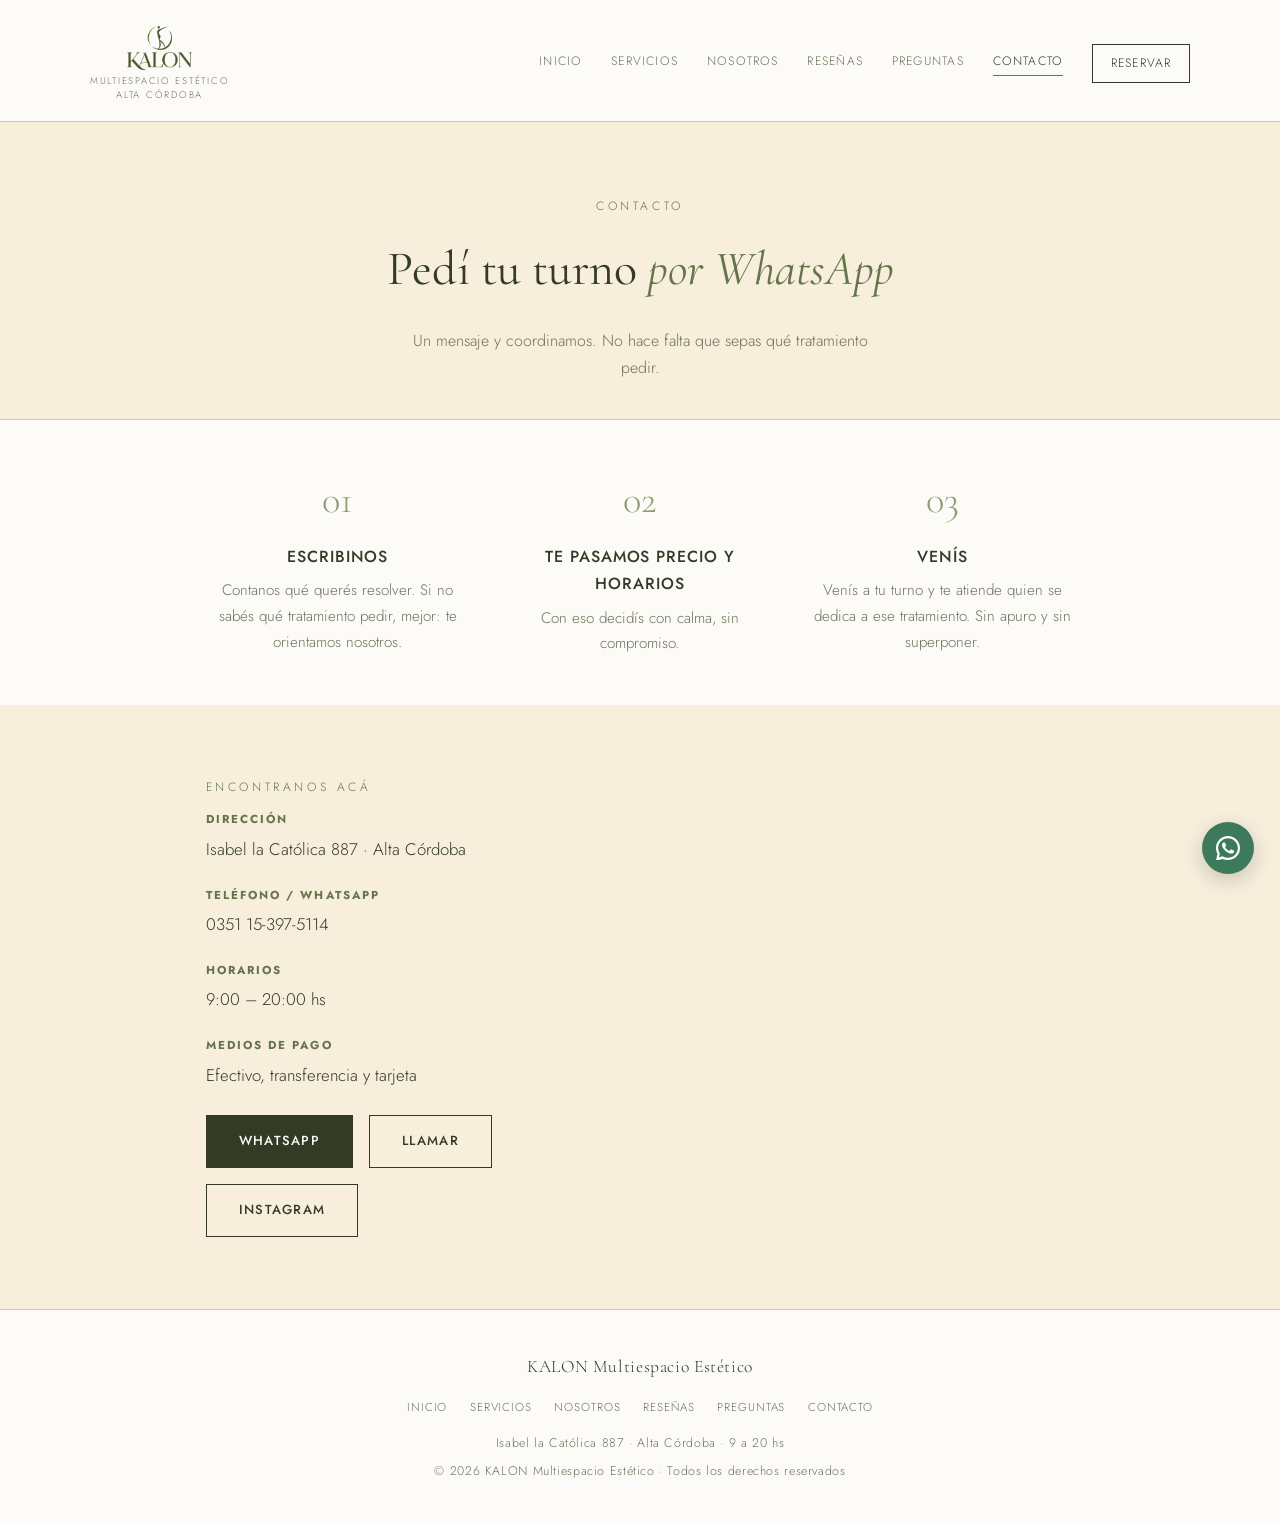
==== commit 27443fc7: "Add files via upload" ====
--- a/contacto.html
+++ b/contacto.html
@@ -1,101 +1,160 @@
-<!DOCTYPE html>
-<html lang="es">
-<head>
-  <meta charset="UTF-8" />
-  <meta name="viewport" content="width=device-width, initial-scale=1.0" />
-  <title>Turnos y ubicación — KALON, Alta Córdoba</title>
-  <meta name="description" content="Isabel la Católica 887, Alta Córdoba. Turnos por WhatsApp al 351 397-5114. Efectivo, transferencia y tarjeta." />
-  <link rel="preconnect" href="https://fonts.googleapis.com">
-  <link rel="preconnect" href="https://fonts.gstatic.com" crossorigin>
-  <link href="https://fonts.googleapis.com/css2?family=Cormorant+Garamond:ital,wght@0,300;0,400;0,500;0,600;1,400&family=Jost:wght@300;400;500;600&display=swap" rel="stylesheet">
-  <link rel="stylesheet" href="style.css">
-</head>
-<body>
-
-<header>
-  <div class="header-inner">
-    <a href="index.html" class="logo-link"><img src="img/logo-kalon.png" alt="KALON Multiespacio Estético" class="logo-img"><span class="logo-sub">Multiespacio Estético<br>Alta Córdoba</span></a>
-    <div class="hamburger" onclick="toggleNav()"><span></span><span></span><span></span></div>
-    <nav class="links" id="navLinks">
-      <a href="index.html">Inicio</a>
-      <a href="servicios.html">Servicios</a>
-      <a href="nosotros.html">Nosotros</a>
-      <a href="resenas.html">Reseñas</a>
-      <a href="faq.html">Preguntas</a>
-      <a href="contacto.html" class="active">Contacto</a>
-      <a href="https://wa.me/5493513975114?text=Hola%21+Entr%C3%A9+a+la+web+de+KALON.+Quer%C3%ADa+consultar+precios+y+turnos+disponibles." target="_blank" rel="noopener" class="nav-cta">Reservar</a>
-    </nav>
-  </div>
-</header>
-
-<div class="page-head">
-  <p class="label">Contacto</p>
-  <h1>Pedí tu turno <em>por WhatsApp</em></h1>
-  <p>Un mensaje y coordinamos. No hace falta que sepas qué tratamiento pedir.</p>
-</div>
-
-<section class="section-tight">
-  <div class="wrap">
-    <div class="steps">
-      <div>
-        <div class="step-n">01</div>
-        <h3>Escribinos</h3>
-        <p>Contanos qué querés resolver. Si no sabés qué tratamiento pedir, mejor: te orientamos nosotros.</p>
-      </div>
-      <div>
-        <div class="step-n">02</div>
-        <h3>Te pasamos precio y horarios</h3>
-        <p>Con eso decidís con calma, sin compromiso.</p>
-      </div>
-      <div>
-        <div class="step-n">03</div>
-        <h3>Venís</h3>
-        <p>Venís a tu turno y te atiende quien se dedica a ese tratamiento. Sin apuro y sin superponer.</p>
-      </div>
-    </div>
-  </div>
-</section>
-
-<section class="alt-bg">
-  <div class="wrap">
-    <div class="contact-grid">
-      <div>
-        <p class="label" style="text-align:left;">Encontranos acá</p>
-        <div class="c-item"><strong>Dirección</strong><span>Isabel la Católica 887 · Alta Córdoba</span></div>
-        <div class="c-item"><strong>Teléfono / WhatsApp</strong><span><a href="tel:+5493513975114">0351 15-397-5114</a></span></div>
-        <div class="c-item"><strong>Horarios</strong><span>9:00 – 20:00 hs</span></div>
-        <div class="c-item"><strong>Medios de pago</strong><span>Efectivo, transferencia y tarjeta</span></div>
-        <div style="margin-top:1.6rem;display:flex;gap:1rem;flex-wrap:wrap;">
-          <a href="https://wa.me/5493513975114?text=Hola%21+Vengo+de+la+web+de+KALON+y+quiero+pedir+un+turno." target="_blank" rel="noopener" class="btn btn-solid">WhatsApp</a>
-          <a href="tel:+5493513975114" class="btn btn-line">Llamar</a>
-          <a href="https://instagram.com/kalon.multiespacio.unisex" target="_blank" rel="noopener" class="btn btn-line">Instagram</a>
-        </div>
-      </div>
-      <div class="map-box">
-        <iframe src="https://maps.google.com/maps?q=Isabel%20la%20Cat%C3%B3lica%20887%2C%20Alta%20C%C3%B3rdoba%2C%20C%C3%B3rdoba%2C%20Argentina&output=embed&z=16" allowfullscreen="" loading="lazy" referrerpolicy="no-referrer-when-downgrade" title="KALON Multiespacio Estético"></iframe>
-      </div>
-    </div>
-  </div>
-</section>
-
-<footer>
-  <div class="flogo">KALON Multiespacio Estético</div>
-  <div class="fnav">
-    <a href="index.html">Inicio</a>
-    <a href="servicios.html">Servicios</a>
-    <a href="nosotros.html">Nosotros</a>
-    <a href="resenas.html">Reseñas</a>
-    <a href="faq.html">Preguntas</a>
-    <a href="contacto.html">Contacto</a>
-  </div>
-  <p>Isabel la Católica 887 · Alta Córdoba · 9 a 20 hs</p>
-  <p style="margin-top:.4rem;">© 2026 KALON Multiespacio Estético · Todos los derechos reservados</p>
-</footer>
-
-<a class="wa-float" href="https://wa.me/5493513975114?text=Hola%21+Quer%C3%ADa+hacer+una+consulta+sobre+KALON." target="_blank" rel="noopener" title="Escribinos por WhatsApp">
-  <svg xmlns="http://www.w3.org/2000/svg" width="24" height="24" viewBox="0 0 24 24" fill="white"><path d="M17.472 14.382c-.297-.149-1.758-.867-2.03-.967-.273-.099-.471-.148-.67.15-.197.297-.767.966-.94 1.164-.173.199-.347.223-.644.075-.297-.15-1.255-.463-2.39-1.475-.883-.788-1.48-1.761-1.653-2.059-.173-.297-.018-.458.13-.606.134-.133.298-.347.446-.52.149-.174.198-.298.298-.497.099-.198.05-.371-.025-.52-.075-.149-.669-1.612-.916-2.207-.242-.579-.487-.5-.669-.51-.173-.008-.371-.01-.57-.01-.198 0-.52.074-.792.372-.272.297-1.04 1.016-1.04 2.479 0 1.462 1.065 2.875 1.213 3.074.149.198 2.096 3.2 5.077 4.487.709.306 1.262.489 1.694.625.712.227 1.36.195 1.871.118.571-.085 1.758-.719 2.006-1.413.248-.694.248-1.289.173-1.413-.074-.124-.272-.198-.57-.347z"/><path d="M12 0C5.373 0 0 5.373 0 12c0 2.123.555 4.116 1.524 5.849L.057 23.885a.5.5 0 0 0 .608.633l6.193-1.623A11.945 11.945 0 0 0 12 24c6.627 0 12-5.373 12-12S18.627 0 12 0zm0 21.818a9.813 9.813 0 0 1-5.032-1.383l-.36-.214-3.733.979.997-3.645-.236-.373A9.818 9.818 0 0 1 2.182 12c0-5.413 4.405-9.818 9.818-9.818 5.413 0 9.818 4.405 9.818 9.818 0 5.413-4.405 9.818-9.818 9.818z"/></svg>
-</a>
-
-<script src="script.js"></script>
-</body>
-</html>
+<!DOCTYPE html>
+<html lang="es">
+<head>
+  <meta charset="UTF-8" />
+  <meta name="viewport" content="width=device-width, initial-scale=1.0" />
+  <title>Turnos y ubicación — KALON, Alta Córdoba</title>
+  <meta name="description" content="Isabel la Católica 887, Alta Córdoba. Turnos por WhatsApp al 351 397-5114. Efectivo, transferencia y tarjeta." />
+  <link rel="canonical" href="https://kalonmultiespacio.com/contacto.html" />
+  <meta name="robots" content="index, follow" />
+  <meta name="theme-color" content="#fdfbf8" />
+  <meta property="og:type" content="website" />
+  <meta property="og:locale" content="es_AR" />
+  <meta property="og:site_name" content="KALON Multiespacio Estético" />
+  <meta property="og:url" content="https://kalonmultiespacio.com/contacto.html" />
+  <meta property="og:title" content="Turnos y ubicación — KALON, Alta Córdoba" />
+  <meta property="og:description" content="Isabel la Católica 887, Alta Córdoba. Turnos por WhatsApp al 351 397-5114. Efectivo, transferencia y tarjeta." />
+  <meta property="og:image" content="https://kalonmultiespacio.com/img/og-kalon.jpg" />
+  <meta property="og:image:width" content="1200" />
+  <meta property="og:image:height" content="630" />
+  <meta property="og:image:alt" content="Equipo de KALON Multiespacio Estético en Alta Córdoba" />
+  <meta name="twitter:card" content="summary_large_image" />
+  <script type="application/ld+json">
+{
+  "@context": "https://schema.org",
+  "@type": "BeautySalon",
+  "@id": "https://kalonmultiespacio.com/#kalon",
+  "name": "KALON Multiespacio Estético",
+  "url": "https://kalonmultiespacio.com/",
+  "image": "https://kalonmultiespacio.com/img/og-kalon.jpg",
+  "logo": "https://kalonmultiespacio.com/img/logo-kalon.png",
+  "description": "Multiespacio estético unisex en Alta Córdoba: faciales, depilación, uñas, pestañas, masajes, podología, reiki y Hifu.",
+  "telephone": "+54 9 351 397-5114",
+  "address": {
+    "@type": "PostalAddress",
+    "streetAddress": "Isabel la Católica 887",
+    "addressLocality": "Córdoba",
+    "addressRegion": "Córdoba",
+    "addressCountry": "AR"
+  },
+  "geo": {
+    "@type": "GeoCoordinates",
+    "latitude": -31.3897943,
+    "longitude": -64.1840339
+  },
+  "areaServed": "Alta Córdoba",
+  "openingHoursSpecification": [
+    {
+      "@type": "OpeningHoursSpecification",
+      "dayOfWeek": [
+        "Monday",
+        "Tuesday",
+        "Wednesday",
+        "Thursday",
+        "Friday",
+        "Saturday"
+      ],
+      "opens": "09:00",
+      "closes": "20:00"
+    }
+  ],
+  "paymentAccepted": "Efectivo, transferencia, tarjeta",
+  "sameAs": [
+    "https://instagram.com/kalon.multiespacio.unisex"
+  ]
+}
+  </script>
+  <link rel="preconnect" href="https://fonts.googleapis.com">
+  <link rel="preconnect" href="https://fonts.gstatic.com" crossorigin>
+  <link href="https://fonts.googleapis.com/css2?family=Cormorant+Garamond:ital,wght@0,300;0,400;0,500;0,600;1,400&family=Jost:wght@300;400;500;600&display=swap" rel="stylesheet">
+  <link rel="stylesheet" href="style.css">
+</head>
+<body>
+
+<header>
+  <div class="header-inner">
+    <a href="index.html" class="logo-link"><img width="196" height="132" src="img/logo-kalon.png" alt="KALON Multiespacio Estético" class="logo-img"><span class="logo-sub">Multiespacio Estético<br>Alta Córdoba</span></a>
+    <div class="hamburger" onclick="toggleNav()"><span></span><span></span><span></span></div>
+    <nav class="links" id="navLinks">
+      <a href="index.html">Inicio</a>
+      <a href="servicios.html">Servicios</a>
+      <a href="nosotros.html">Nosotros</a>
+      <a href="resenas.html">Reseñas</a>
+      <a href="faq.html">Preguntas</a>
+      <a href="contacto.html" class="active">Contacto</a>
+      <a href="https://wa.me/5493513975114?text=Hola%21+Entr%C3%A9+a+la+web+de+KALON.+Quer%C3%ADa+consultar+precios+y+turnos+disponibles." target="_blank" rel="noopener" class="nav-cta">Reservar</a>
+    </nav>
+  </div>
+</header>
+
+<div class="page-head">
+  <p class="label">Contacto</p>
+  <h1>Pedí tu turno <em>por WhatsApp</em></h1>
+  <p>Un mensaje y coordinamos. No hace falta que sepas qué tratamiento pedir.</p>
+</div>
+
+<section class="section-tight">
+  <div class="wrap">
+    <div class="steps">
+      <div>
+        <div class="step-n">01</div>
+        <h3>Escribinos</h3>
+        <p>Contanos qué querés resolver. Si no sabés qué tratamiento pedir, mejor: te orientamos nosotros.</p>
+      </div>
+      <div>
+        <div class="step-n">02</div>
+        <h3>Te pasamos precio y horarios</h3>
+        <p>Con eso decidís con calma, sin compromiso.</p>
+      </div>
+      <div>
+        <div class="step-n">03</div>
+        <h3>Venís</h3>
+        <p>Venís a tu turno y te atiende quien se dedica a ese tratamiento. Sin apuro y sin superponer.</p>
+      </div>
+    </div>
+  </div>
+</section>
+
+<section class="alt-bg">
+  <div class="wrap">
+    <div class="contact-grid">
+      <div>
+        <p class="label" style="text-align:left;">Encontranos acá</p>
+        <div class="c-item"><strong>Dirección</strong><span>Isabel la Católica 887 · Alta Córdoba</span></div>
+        <div class="c-item"><strong>Teléfono / WhatsApp</strong><span><a href="tel:+5493513975114">0351 15-397-5114</a></span></div>
+        <div class="c-item"><strong>Horarios</strong><span>9:00 – 20:00 hs</span></div>
+        <div class="c-item"><strong>Medios de pago</strong><span>Efectivo, transferencia y tarjeta</span></div>
+        <div style="margin-top:1.6rem;display:flex;gap:1rem;flex-wrap:wrap;">
+          <a href="https://wa.me/5493513975114?text=Hola%21+Vengo+de+la+web+de+KALON+y+quiero+pedir+un+turno." target="_blank" rel="noopener" class="btn btn-solid">WhatsApp</a>
+          <a href="tel:+5493513975114" class="btn btn-line">Llamar</a>
+          <a href="https://instagram.com/kalon.multiespacio.unisex" target="_blank" rel="noopener" class="btn btn-line">Instagram</a>
+        </div>
+      </div>
+      <div class="map-box">
+        <iframe src="https://maps.google.com/maps?q=Isabel%20la%20Cat%C3%B3lica%20887%2C%20Alta%20C%C3%B3rdoba%2C%20C%C3%B3rdoba%2C%20Argentina&output=embed&z=16" allowfullscreen="" loading="lazy" referrerpolicy="no-referrer-when-downgrade" title="KALON Multiespacio Estético"></iframe>
+      </div>
+    </div>
+  </div>
+</section>
+
+<footer>
+  <div class="flogo">KALON Multiespacio Estético</div>
+  <div class="fnav">
+    <a href="index.html">Inicio</a>
+    <a href="servicios.html">Servicios</a>
+    <a href="nosotros.html">Nosotros</a>
+    <a href="resenas.html">Reseñas</a>
+    <a href="faq.html">Preguntas</a>
+    <a href="contacto.html">Contacto</a>
+  </div>
+  <p>Isabel la Católica 887 · Alta Córdoba · 9 a 20 hs</p>
+  <p style="margin-top:.4rem;">© 2026 KALON Multiespacio Estético · Todos los derechos reservados</p>
+</footer>
+
+<a class="wa-float" href="https://wa.me/5493513975114?text=Hola%21+Quer%C3%ADa+hacer+una+consulta+sobre+KALON." target="_blank" rel="noopener" title="Escribinos por WhatsApp">
+  <svg xmlns="http://www.w3.org/2000/svg" width="24" height="24" viewBox="0 0 24 24" fill="white"><path d="M17.472 14.382c-.297-.149-1.758-.867-2.03-.967-.273-.099-.471-.148-.67.15-.197.297-.767.966-.94 1.164-.173.199-.347.223-.644.075-.297-.15-1.255-.463-2.39-1.475-.883-.788-1.48-1.761-1.653-2.059-.173-.297-.018-.458.13-.606.134-.133.298-.347.446-.52.149-.174.198-.298.298-.497.099-.198.05-.371-.025-.52-.075-.149-.669-1.612-.916-2.207-.242-.579-.487-.5-.669-.51-.173-.008-.371-.01-.57-.01-.198 0-.52.074-.792.372-.272.297-1.04 1.016-1.04 2.479 0 1.462 1.065 2.875 1.213 3.074.149.198 2.096 3.2 5.077 4.487.709.306 1.262.489 1.694.625.712.227 1.36.195 1.871.118.571-.085 1.758-.719 2.006-1.413.248-.694.248-1.289.173-1.413-.074-.124-.272-.198-.57-.347z"/><path d="M12 0C5.373 0 0 5.373 0 12c0 2.123.555 4.116 1.524 5.849L.057 23.885a.5.5 0 0 0 .608.633l6.193-1.623A11.945 11.945 0 0 0 12 24c6.627 0 12-5.373 12-12S18.627 0 12 0zm0 21.818a9.813 9.813 0 0 1-5.032-1.383l-.36-.214-3.733.979.997-3.645-.236-.373A9.818 9.818 0 0 1 2.182 12c0-5.413 4.405-9.818 9.818-9.818 5.413 0 9.818 4.405 9.818 9.818 0 5.413-4.405 9.818-9.818 9.818z"/></svg>
+</a>
+
+<script src="script.js"></script>
+</body>
+</html>
--- a/style.css
+++ b/style.css
@@ -1,201 +1,218 @@
-:root{
-  /* paleta de colores.jpg: crema #f7efdc, arena #d5c7ac, salvia #8e9b6d, oliva #66744c.
-     ink/ink-soft se derivan de la oliva (no hay un neutro oscuro en la muestra);
-     el resto son los 4 tonos de la muestra tal cual. */
-  --ink:#333a26;
-  --ink-soft:#6e715a;
-  --line:#d5c7ac;
-  --paper:#fdfbf8;
-  --paper2:#f7efdc;
-  --accent:#66744c;
-  --accent-soft:#8e9b6d;
-  --wa:#3d7a5c;
-  --sf:'Cormorant Garamond',Georgia,serif;
-  --ss:'Jost',Arial,sans-serif;
-}
-*,*::before,*::after{box-sizing:border-box;margin:0;padding:0;}
-html{scroll-behavior:smooth;}
-body{font-family:var(--ss);font-weight:300;color:var(--ink);background:var(--paper);line-height:1.7;-webkit-font-smoothing:antialiased;}
-img{max-width:100%;display:block;}
-a{text-decoration:none;color:inherit;}
-.wrap{max-width:920px;margin:0 auto;padding:0 1.6rem;}
-
-/* header / nav */
-header{padding:1.6rem 1.6rem 1.2rem;border-bottom:1px solid var(--line);position:sticky;top:0;background:rgba(253,251,248,.94);backdrop-filter:blur(10px);z-index:100;}
-.header-inner{max-width:1100px;margin:0 auto;display:flex;align-items:center;justify-content:space-between;gap:1.5rem;flex-wrap:wrap;}
-.logo-link{display:flex;flex-direction:column;align-items:center;gap:.35rem;}
-.logo-img{height:44px;width:auto;}
-.logo-sub{font-size:.6rem;letter-spacing:.18em;text-transform:uppercase;color:var(--ink-soft);font-family:var(--ss);line-height:1.4;text-align:center;}
-nav.links{display:flex;gap:1.8rem;align-items:center;flex-wrap:wrap;}
-nav.links a{font-size:.76rem;letter-spacing:.1em;text-transform:uppercase;color:var(--ink-soft);padding-bottom:3px;border-bottom:1px solid transparent;transition:border-color .2s,color .2s;}
-nav.links a:hover,nav.links a.active{color:var(--ink);border-color:var(--accent);}
-nav.links a.nav-cta{color:var(--ink);border:1px solid var(--ink);padding:.5rem 1.1rem;border-bottom:1px solid var(--ink);}
-nav.links a.nav-cta:hover{background:var(--ink);color:var(--paper);}
-.hamburger{display:none;flex-direction:column;gap:5px;cursor:pointer;padding:6px;}
-.hamburger span{width:22px;height:2px;background:var(--ink);border-radius:2px;}
-
-/* page header (non-home pages) */
-.page-head{padding:3.6rem 1.6rem 2.4rem;text-align:center;border-bottom:1px solid var(--line);background:var(--paper2);}
-.page-head .label{font-size:.75rem;letter-spacing:.3em;text-transform:uppercase;color:var(--accent);margin-bottom:.8rem;}
-.page-head h1{font-family:var(--sf);font-weight:400;font-size:clamp(2rem,5vw,3rem);color:var(--ink);}
-.page-head h1 em{font-style:italic;color:var(--accent);}
-.page-head p{color:var(--ink-soft);max-width:480px;margin:1rem auto 0;font-size:1rem;}
-.breadcrumb{font-size:.72rem;letter-spacing:.08em;text-transform:uppercase;color:var(--ink-soft);margin-bottom:1rem;}
-.breadcrumb a{color:var(--accent);}
-
-/* hero (home) */
-.hero{padding:4.6rem 1.6rem 4rem;text-align:center;}
-.hero .eyebrow{font-size:.78rem;letter-spacing:.3em;text-transform:uppercase;color:var(--accent);margin-bottom:1.4rem;}
-.hero h1{font-family:var(--sf);font-weight:400;font-size:clamp(2.4rem,6vw,4rem);line-height:1.18;max-width:16ch;margin:0 auto 1.5rem;color:var(--ink);}
-.hero h1 em{font-style:italic;color:var(--accent);}
-.hero p{font-size:1.08rem;color:var(--ink-soft);max-width:480px;margin:0 auto 2.4rem;font-weight:300;}
-.hero-img{max-width:640px;margin:0 auto;aspect-ratio:16/9;overflow:hidden;border-radius:2px;}
-.hero-img img{width:100%;height:100%;object-fit:cover;}
-.hero-proof{font-size:.82rem;color:var(--ink-soft);text-align:center;margin-top:.9rem;}
-.cta-row{display:flex;justify-content:center;gap:1rem;margin-bottom:3rem;flex-wrap:wrap;}
-.btn{display:inline-flex;align-items:center;gap:.6rem;padding:.9rem 2rem;font-size:.82rem;letter-spacing:.1em;text-transform:uppercase;font-weight:500;transition:all .25s;border:1px solid var(--ink);cursor:pointer;}
-.btn-solid{background:var(--ink);color:var(--paper);}
-.btn-solid:hover{background:var(--accent);border-color:var(--accent);}
-.btn-line{background:transparent;color:var(--ink);}
-.btn-line:hover{background:var(--ink);color:var(--paper);}
-
-/* section shell */
-section{padding:4.5rem 1.6rem;}
-.section-tight{padding:3rem 1.6rem;}
-.label{font-size:.75rem;letter-spacing:.3em;text-transform:uppercase;color:var(--accent);text-align:center;margin-bottom:.8rem;}
-.title{font-family:var(--sf);font-weight:400;font-size:clamp(1.8rem,4vw,2.6rem);text-align:center;color:var(--ink);margin-bottom:.8rem;}
-.title em{font-style:italic;color:var(--accent);}
-.intro{text-align:center;color:var(--ink-soft);max-width:460px;margin:0 auto 3rem;font-size:1rem;}
-.divider{width:40px;height:1px;background:var(--accent);margin:0 auto 2.5rem;}
-
-/* highlights (home) */
-.highlights{display:grid;grid-template-columns:repeat(4,1fr);gap:1.8rem;text-align:center;max-width:1000px;margin:0 auto;}
-.highlight h3{font-family:var(--sf);font-size:1.2rem;font-weight:600;color:var(--ink);margin:.6rem 0 .4rem;}
-.highlight p{color:var(--ink-soft);font-size:.92rem;}
-.highlight-mark{width:34px;height:34px;border:1px solid var(--accent);border-radius:50%;display:flex;align-items:center;justify-content:center;margin:0 auto;color:var(--accent);font-family:var(--sf);font-style:italic;}
-
-/* services as list */
-.service-row{display:flex;gap:1.6rem;padding:1.7rem 0;border-bottom:1px solid var(--line);align-items:baseline;}
-.service-row:first-child{border-top:1px solid var(--line);}
-.service-num{font-family:var(--sf);font-size:1.3rem;color:var(--accent-soft);flex-shrink:0;width:2.2rem;font-weight:500;}
-.service-body h3{font-family:var(--sf);font-weight:600;font-size:1.35rem;color:var(--ink);margin-bottom:.35rem;}
-.service-body p{color:var(--ink-soft);font-size:.98rem;max-width:520px;margin-bottom:.6rem;}
-.service-body a{font-size:.76rem;letter-spacing:.1em;text-transform:uppercase;color:var(--accent);border-bottom:1px solid var(--accent-soft);}
-.service-body a:hover{border-color:var(--accent);}
-.see-all{text-align:center;margin-top:2.4rem;}
-.service-list{display:flex;flex-wrap:wrap;justify-content:center;gap:.5rem 0;max-width:700px;margin:0 auto;text-align:center;font-size:1rem;color:var(--ink);}
-.service-list span:not(:last-child)::after{content:'·';color:var(--accent-soft);margin:0 .7rem;}
-
-.see-all{text-align:center;margin-top:2.4rem;}
-
-/* índice de servicios */
-.svc-index{padding:1.8rem 1.6rem 0;scroll-margin-top:6.5rem;}
-.svc-index .wrap{display:flex;flex-wrap:wrap;justify-content:center;gap:.6rem;}
-.svc-index a{display:inline-flex;align-items:baseline;gap:.5rem;padding:.5rem 1rem;border:1px solid var(--line);font-size:.78rem;letter-spacing:.08em;text-transform:uppercase;color:var(--ink-soft);transition:border-color .2s,color .2s;}
-.svc-index a span{font-family:var(--sf);font-size:.95rem;letter-spacing:0;color:var(--accent-soft);font-weight:600;}
-.svc-index a:hover,.svc-index a:focus-visible{border-color:var(--accent);color:var(--ink);}
-
-/* service detail sections (reemplaza al modal) */
-.svc-detail{padding:3.2rem 1.6rem;scroll-margin-top:6.5rem;}
-.svc-head{max-width:620px;margin-bottom:2rem;}
-.svc-num{font-family:var(--sf);font-size:1.1rem;color:var(--accent-soft);font-weight:500;}
-.svc-head h2{font-family:var(--sf);font-weight:600;font-size:clamp(1.7rem,4vw,2.2rem);color:var(--ink);margin:.1rem 0 .7rem;}
-.svc-head p{color:var(--ink-soft);font-size:1rem;}
-.treat-grid{display:grid;grid-template-columns:repeat(3,1fr);gap:1.4rem;}
-.treat-card{background:var(--paper);border:1px solid var(--line);display:flex;flex-direction:column;scroll-margin-top:6.5rem;}
-.treat-card:target{border-color:var(--accent);box-shadow:0 0 0 1px var(--accent);}
-.treat-img{aspect-ratio:4/3;overflow:hidden;background:var(--paper2);}
-.treat-img img{width:100%;height:100%;object-fit:cover;}
-.treat-body{padding:1.3rem 1.4rem 1.5rem;display:flex;flex-direction:column;flex:1;}
-.treat-card h3{font-family:var(--sf);font-weight:600;font-size:1.25rem;color:var(--ink);margin-bottom:.4rem;}
-.treat-card p{color:var(--ink-soft);font-size:.95rem;margin-bottom:1rem;}
-.treat-cta{margin-top:auto;align-self:flex-start;font-size:.76rem;letter-spacing:.1em;text-transform:uppercase;color:var(--accent);border-bottom:1px solid var(--accent-soft);padding-bottom:2px;}
-.treat-cta:hover{border-color:var(--accent);}
-.treat-grid.is-single{grid-template-columns:1fr;}
-.treat-grid.is-single .treat-card{flex-direction:row;}
-.treat-grid.is-single .treat-img{flex:0 0 42%;aspect-ratio:auto;min-height:220px;}
-.back-up{display:inline-block;margin-top:1.8rem;font-size:.74rem;letter-spacing:.1em;text-transform:uppercase;color:var(--ink-soft);}
-.back-up:hover{color:var(--accent);}
-
-/* about */
-.alt-bg{background:var(--paper2);}
-.about-grid{display:grid;grid-template-columns:1fr 1fr;gap:3rem;align-items:start;}
-.about-img{border-radius:2px;overflow:hidden;}
-.about-img img{width:100%;height:auto;display:block;}
-.about-text p{color:var(--ink-soft);margin-bottom:1rem;font-size:1rem;}
-.about-text .about-quote{font-family:var(--sf);font-style:italic;font-size:1.15rem;color:var(--ink);border-left:2px solid var(--accent);padding-left:1.1rem;margin:1.4rem 0 1.6rem;}
-.about-text .about-quote .quote-author{display:block;font-style:normal;font-size:.78rem;letter-spacing:.06em;text-transform:uppercase;color:var(--ink-soft);margin-top:.6rem;}
-.stats{display:flex;gap:2.4rem;margin-top:1.8rem;flex-wrap:wrap;}
-.stat-n{font-family:var(--sf);font-size:2.2rem;color:var(--accent);font-weight:500;}
-.stat-l{font-size:.72rem;letter-spacing:.14em;text-transform:uppercase;color:var(--ink-soft);margin-top:.2rem;}
-
-/* team / values (nosotros) */
-.name-note{text-align:center;font-size:.82rem;color:var(--ink-soft);margin-top:2.4rem;}
-.values{display:grid;grid-template-columns:repeat(3,1fr);gap:2rem;margin-top:1rem;}
-.value{text-align:center;padding:2rem 1.2rem;border:1px solid var(--line);}
-.value h3{font-family:var(--sf);font-size:1.3rem;margin-bottom:.5rem;color:var(--ink);}
-.value p{color:var(--ink-soft);font-size:.92rem;}
-
-/* reviews */
-.review{max-width:600px;margin:0 auto 2.6rem;text-align:center;}
-.review .stars{color:var(--accent);letter-spacing:3px;font-size:.9rem;margin-bottom:1rem;}
-.review p{font-family:var(--sf);font-style:italic;font-size:1.25rem;color:var(--ink);line-height:1.5;margin-bottom:1rem;}
-.review .author{font-size:.75rem;letter-spacing:.14em;text-transform:uppercase;color:var(--ink-soft);}
-.reviews-grid-full{display:grid;grid-template-columns:1fr 1fr;gap:1rem 3rem;}
-.g-link{display:block;text-align:center;font-size:.8rem;letter-spacing:.1em;text-transform:uppercase;color:var(--accent);border-bottom:1px solid var(--accent-soft);width:fit-content;margin:1rem auto 0;}
-
-/* steps */
-.steps{display:grid;grid-template-columns:repeat(3,1fr);gap:2.4rem;text-align:center;}
-.step-n{font-family:var(--sf);font-size:2.4rem;color:var(--accent-soft);margin-bottom:.6rem;}
-.steps h3{font-size:1rem;letter-spacing:.06em;text-transform:uppercase;color:var(--ink);margin-bottom:.5rem;font-weight:500;}
-.steps p{color:var(--ink-soft);font-size:.95rem;}
-
-/* faq */
-.faq-item{border-bottom:1px solid var(--line);}
-.faq-item:first-child{border-top:1px solid var(--line);}
-.faq-q{width:100%;background:none;border:none;text-align:left;padding:1.3rem 0;font-family:var(--sf);font-size:1.15rem;color:var(--ink);cursor:pointer;display:flex;justify-content:space-between;align-items:center;gap:1rem;}
-.faq-q::after{content:'+';color:var(--accent);font-size:1.4rem;flex-shrink:0;transition:transform .3s;}
-.faq-item.open .faq-q::after{transform:rotate(45deg);}
-.faq-a{max-height:0;overflow:hidden;transition:max-height .35s ease;}
-.faq-a p{padding-bottom:1.3rem;color:var(--ink-soft);font-size:.98rem;max-width:560px;}
-
-/* contact */
-.contact-grid{display:grid;grid-template-columns:1fr 1fr;gap:3rem;}
-.c-item{margin-bottom:1.4rem;}
-.c-item strong{display:block;font-size:.72rem;letter-spacing:.18em;text-transform:uppercase;color:var(--accent);margin-bottom:.3rem;}
-.c-item span{font-size:1.05rem;}
-.map-box{aspect-ratio:4/3;overflow:hidden;border-radius:2px;}
-.map-box iframe{width:100%;height:100%;border:0;filter:grayscale(.3);}
-
-/* final cta */
-.final{text-align:center;padding:5rem 1.6rem;border-top:1px solid var(--line);}
-.final h2{font-family:var(--sf);font-weight:400;font-size:clamp(1.9rem,4.5vw,2.8rem);margin-bottom:1rem;}
-.final h2 em{font-style:italic;color:var(--accent);}
-.final p{color:var(--ink-soft);max-width:420px;margin:0 auto 2rem;}
-.final p.final-note{color:var(--ink-soft);font-size:.85rem;margin-top:1.2rem;}
-
-footer{text-align:center;padding:2.6rem 1.6rem;font-size:.78rem;letter-spacing:.05em;color:var(--ink-soft);border-top:1px solid var(--line);}
-footer .flogo{font-family:var(--sf);font-size:1.1rem;color:var(--ink);margin-bottom:.4rem;}
-footer .fnav{display:flex;justify-content:center;gap:1.4rem;margin:1rem 0;flex-wrap:wrap;}
-footer .fnav a{color:var(--ink-soft);font-size:.72rem;letter-spacing:.08em;text-transform:uppercase;}
-footer .fnav a:hover{color:var(--accent);}
-
-.wa-float{position:fixed;bottom:1.6rem;right:1.6rem;width:52px;height:52px;border-radius:50%;background:var(--wa);display:flex;align-items:center;justify-content:center;box-shadow:0 6px 20px rgba(0,0,0,.18);z-index:150;}
-
-@media(max-width:860px){
-  .highlights{grid-template-columns:repeat(2,1fr);}
-  .reviews-grid-full{grid-template-columns:1fr;}
-  .values{grid-template-columns:1fr;}
-  .treat-grid{grid-template-columns:repeat(2,1fr);}
-}
-@media(max-width:760px){
-  nav.links{display:none;position:absolute;top:100%;left:0;width:100%;background:var(--paper);flex-direction:column;align-items:flex-start;padding:1.4rem 1.6rem;border-bottom:1px solid var(--line);gap:1rem;}
-  nav.links.open{display:flex;}
-  .hamburger{display:flex;}
-  .about-grid,.contact-grid{grid-template-columns:1fr;gap:2rem;}
-  .steps{grid-template-columns:1fr;gap:2.2rem;}
-  .treat-grid{grid-template-columns:1fr;}
-  .treat-grid.is-single .treat-card{flex-direction:column;}
-  .treat-grid.is-single .treat-img{flex:none;aspect-ratio:4/3;min-height:0;}
-  .svc-detail{padding:2.6rem 1.6rem;}
-}
+:root{
+  /* paleta de colores.jpg: crema #f7efdc, arena #d5c7ac, salvia #8e9b6d, oliva #66744c.
+     ink/ink-soft se derivan de la oliva (no hay un neutro oscuro en la muestra);
+     el resto son los 4 tonos de la muestra tal cual. */
+  --ink:#333a26;
+  --ink-soft:#6e715a;
+  --line:#d5c7ac;
+  --paper:#fdfbf8;
+  --paper2:#f7efdc;
+  --accent:#66744c;
+  --accent-soft:#8e9b6d;
+  --wa:#3d7a5c;
+  --sf:'Cormorant Garamond',Georgia,serif;
+  --ss:'Jost',Arial,sans-serif;
+}
+*,*::before,*::after{box-sizing:border-box;margin:0;padding:0;}
+html{scroll-behavior:smooth;}
+body{font-family:var(--ss);font-weight:300;color:var(--ink);background:var(--paper);line-height:1.7;-webkit-font-smoothing:antialiased;}
+img{max-width:100%;height:auto;display:block;}
+picture{display:block;}
+.hero-img picture,.treat-img picture{width:100%;height:100%;}
+a{text-decoration:none;color:inherit;}
+.wrap{max-width:920px;margin:0 auto;padding:0 1.6rem;}
+
+/* header / nav */
+header{padding:1.6rem 1.6rem 1.2rem;border-bottom:1px solid var(--line);position:sticky;top:0;background:rgba(253,251,248,.94);backdrop-filter:blur(10px);z-index:100;}
+.header-inner{max-width:1100px;margin:0 auto;display:flex;align-items:center;justify-content:space-between;gap:1.5rem;flex-wrap:wrap;}
+.logo-link{display:flex;flex-direction:column;align-items:center;gap:.35rem;}
+.logo-img{height:44px;width:auto;}
+.logo-sub{font-size:.6rem;letter-spacing:.18em;text-transform:uppercase;color:var(--ink-soft);font-family:var(--ss);line-height:1.4;text-align:center;}
+nav.links{display:flex;gap:1.8rem;align-items:center;flex-wrap:wrap;}
+nav.links a{font-size:.76rem;letter-spacing:.1em;text-transform:uppercase;color:var(--ink-soft);padding-bottom:3px;border-bottom:1px solid transparent;transition:border-color .2s,color .2s;}
+nav.links a:hover,nav.links a.active{color:var(--ink);border-color:var(--accent);}
+nav.links a.nav-cta{color:var(--ink);border:1px solid var(--ink);padding:.5rem 1.1rem;border-bottom:1px solid var(--ink);}
+nav.links a.nav-cta:hover{background:var(--ink);color:var(--paper);}
+.hamburger{display:none;flex-direction:column;gap:5px;cursor:pointer;padding:6px;}
+.hamburger span{width:22px;height:2px;background:var(--ink);border-radius:2px;}
+
+/* page header (non-home pages) */
+.page-head{padding:3.6rem 1.6rem 2.4rem;text-align:center;border-bottom:1px solid var(--line);background:var(--paper2);}
+.page-head .label{font-size:.75rem;letter-spacing:.3em;text-transform:uppercase;color:var(--accent);margin-bottom:.8rem;}
+.page-head h1{font-family:var(--sf);font-weight:400;font-size:clamp(2rem,5vw,3rem);color:var(--ink);}
+.page-head h1 em{font-style:italic;color:var(--accent);}
+.page-head p{color:var(--ink-soft);max-width:480px;margin:1rem auto 0;font-size:1rem;}
+.breadcrumb{font-size:.72rem;letter-spacing:.08em;text-transform:uppercase;color:var(--ink-soft);margin-bottom:1rem;}
+.breadcrumb a{color:var(--accent);}
+
+/* hero (home) */
+.hero{padding:4.6rem 1.6rem 4rem;text-align:center;}
+.hero .eyebrow{font-size:.78rem;letter-spacing:.3em;text-transform:uppercase;color:var(--accent);margin-bottom:1.4rem;}
+.hero h1{font-family:var(--sf);font-weight:400;font-size:clamp(2.4rem,6vw,4rem);line-height:1.18;max-width:16ch;margin:0 auto 1.5rem;color:var(--ink);}
+.hero h1 em{font-style:italic;color:var(--accent);}
+.hero p{font-size:1.08rem;color:var(--ink-soft);max-width:480px;margin:0 auto 2.4rem;font-weight:300;}
+.hero-img{max-width:640px;margin:0 auto;aspect-ratio:16/9;overflow:hidden;border-radius:2px;}
+.hero-img img{width:100%;height:100%;object-fit:cover;}
+.hero-proof{font-size:.82rem;color:var(--ink-soft);text-align:center;margin-top:.9rem;}
+.cta-row{display:flex;justify-content:center;gap:1rem;margin-bottom:3rem;flex-wrap:wrap;}
+.btn{display:inline-flex;align-items:center;gap:.6rem;padding:.9rem 2rem;font-size:.82rem;letter-spacing:.1em;text-transform:uppercase;font-weight:500;transition:all .25s;border:1px solid var(--ink);cursor:pointer;}
+.btn-solid{background:var(--ink);color:var(--paper);}
+.btn-solid:hover{background:var(--accent);border-color:var(--accent);}
+.btn-line{background:transparent;color:var(--ink);}
+.btn-line:hover{background:var(--ink);color:var(--paper);}
+
+/* section shell */
+section{padding:4.5rem 1.6rem;}
+.section-tight{padding:3rem 1.6rem;}
+.label{font-size:.75rem;letter-spacing:.3em;text-transform:uppercase;color:var(--accent);text-align:center;margin-bottom:.8rem;}
+.title{font-family:var(--sf);font-weight:400;font-size:clamp(1.8rem,4vw,2.6rem);text-align:center;color:var(--ink);margin-bottom:.8rem;}
+.title em{font-style:italic;color:var(--accent);}
+.intro{text-align:center;color:var(--ink-soft);max-width:460px;margin:0 auto 3rem;font-size:1rem;}
+.divider{width:40px;height:1px;background:var(--accent);margin:0 auto 2.5rem;}
+
+/* highlights (home) */
+.highlights{display:grid;grid-template-columns:repeat(4,1fr);gap:1.8rem;text-align:center;max-width:1000px;margin:0 auto;}
+.highlight h3{font-family:var(--sf);font-size:1.2rem;font-weight:600;color:var(--ink);margin:.6rem 0 .4rem;}
+.highlight p{color:var(--ink-soft);font-size:.92rem;}
+.highlight-mark{width:34px;height:34px;border:1px solid var(--accent);border-radius:50%;display:flex;align-items:center;justify-content:center;margin:0 auto;color:var(--accent);font-family:var(--sf);font-style:italic;}
+
+/* services as list */
+.service-row{display:flex;gap:1.6rem;padding:1.7rem 0;border-bottom:1px solid var(--line);align-items:baseline;}
+.service-row:first-child{border-top:1px solid var(--line);}
+.service-num{font-family:var(--sf);font-size:1.3rem;color:var(--accent-soft);flex-shrink:0;width:2.2rem;font-weight:500;}
+.service-body h3{font-family:var(--sf);font-weight:600;font-size:1.35rem;color:var(--ink);margin-bottom:.35rem;}
+.service-body p{color:var(--ink-soft);font-size:.98rem;max-width:520px;margin-bottom:.6rem;}
+.service-body a{font-size:.76rem;letter-spacing:.1em;text-transform:uppercase;color:var(--accent);border-bottom:1px solid var(--accent-soft);}
+.service-body a:hover{border-color:var(--accent);}
+.see-all{text-align:center;margin-top:2.4rem;}
+.service-list{display:flex;flex-wrap:wrap;justify-content:center;gap:.5rem 0;max-width:700px;margin:0 auto;text-align:center;font-size:1rem;color:var(--ink);}
+.service-list span:not(:last-child)::after{content:'·';color:var(--accent-soft);margin:0 .7rem;}
+
+.see-all{text-align:center;margin-top:2.4rem;}
+
+/* índice de servicios */
+.svc-index{padding:1.8rem 1.6rem 0;scroll-margin-top:6.5rem;}
+.svc-index .wrap{display:flex;flex-wrap:wrap;justify-content:center;gap:.6rem;}
+.svc-index a{display:inline-flex;align-items:baseline;gap:.5rem;padding:.5rem 1rem;border:1px solid var(--line);font-size:.78rem;letter-spacing:.08em;text-transform:uppercase;color:var(--ink-soft);transition:border-color .2s,color .2s;}
+.svc-index a span{font-family:var(--sf);font-size:.95rem;letter-spacing:0;color:var(--accent-soft);font-weight:600;}
+.svc-index a:hover,.svc-index a:focus-visible{border-color:var(--accent);color:var(--ink);}
+
+/* service detail sections (reemplaza al modal) */
+.svc-detail{padding:3.2rem 1.6rem;scroll-margin-top:6.5rem;}
+.svc-head{max-width:620px;margin-bottom:2rem;}
+.svc-num{font-family:var(--sf);font-size:1.1rem;color:var(--accent-soft);font-weight:500;}
+.svc-head h2{font-family:var(--sf);font-weight:600;font-size:clamp(1.7rem,4vw,2.2rem);color:var(--ink);margin:.1rem 0 .7rem;}
+.svc-head p{color:var(--ink-soft);font-size:1rem;}
+.treat-grid{display:grid;grid-template-columns:repeat(3,1fr);gap:1.4rem;}
+.treat-card{background:var(--paper);border:1px solid var(--line);display:flex;flex-direction:column;scroll-margin-top:6.5rem;}
+.treat-card:target{border-color:var(--accent);box-shadow:0 0 0 1px var(--accent);}
+.treat-img{aspect-ratio:4/3;overflow:hidden;background:var(--paper2);}
+.treat-img img{width:100%;height:100%;object-fit:cover;}
+.treat-body{padding:1.3rem 1.4rem 1.5rem;display:flex;flex-direction:column;flex:1;}
+.treat-card h3{font-family:var(--sf);font-weight:600;font-size:1.25rem;color:var(--ink);margin-bottom:.4rem;}
+.treat-card p{color:var(--ink-soft);font-size:.95rem;margin-bottom:1rem;}
+.treat-cta{margin-top:auto;align-self:flex-start;font-size:.76rem;letter-spacing:.1em;text-transform:uppercase;color:var(--accent);border-bottom:1px solid var(--accent-soft);padding-bottom:2px;}
+.treat-cta:hover{border-color:var(--accent);}
+.treat-grid.is-single{grid-template-columns:1fr;}
+.treat-grid.is-single .treat-card{flex-direction:row;}
+.treat-grid.is-single .treat-img{flex:0 0 42%;aspect-ratio:auto;min-height:220px;}
+/* hover de tarjetas: sube, sombra oliva, zoom lento de la foto. Solo con mouse (en táctil quedaría "pegado") */
+.treat-card{transition:transform .35s ease,box-shadow .35s ease,border-color .35s ease;}
+.treat-img img{transition:transform .8s cubic-bezier(.2,.7,.2,1);}
+.treat-cta{transition:color .25s,border-color .25s;}
+@media (hover:hover) and (pointer:fine){
+  .treat-card:hover{transform:translateY(-4px);border-color:var(--accent-soft);box-shadow:0 14px 30px -14px rgba(51,58,38,.35);}
+  .treat-card:hover .treat-img img{transform:scale(1.06);}
+  .treat-card:hover .treat-cta{color:var(--ink);border-color:var(--accent);}
+}
+.treat-card:focus-within{border-color:var(--accent-soft);box-shadow:0 14px 30px -14px rgba(51,58,38,.35);}
+@media (prefers-reduced-motion:reduce){
+  .treat-card,.treat-img img{transition:none;}
+  .treat-card:hover{transform:none;}
+  .treat-card:hover .treat-img img{transform:none;}
+}
+.back-up{display:inline-block;margin-top:1.8rem;font-size:.74rem;letter-spacing:.1em;text-transform:uppercase;color:var(--ink-soft);}
+.back-up:hover{color:var(--accent);}
+
+/* about */
+.alt-bg{background:var(--paper2);}
+.about-grid{display:grid;grid-template-columns:1fr 1fr;gap:3rem;align-items:start;}
+.about-img{border-radius:2px;overflow:hidden;}
+.about-img img{width:100%;height:auto;display:block;}
+.about-text p{color:var(--ink-soft);margin-bottom:1rem;font-size:1rem;}
+.about-text .about-quote{font-family:var(--sf);font-style:italic;font-size:1.15rem;color:var(--ink);border-left:2px solid var(--accent);padding-left:1.1rem;margin:1.4rem 0 1.6rem;}
+.about-text .about-quote .quote-author{display:block;font-style:normal;font-size:.78rem;letter-spacing:.06em;text-transform:uppercase;color:var(--ink-soft);margin-top:.6rem;}
+.stats{display:flex;gap:2.4rem;margin-top:1.8rem;flex-wrap:wrap;}
+.stat-n{font-family:var(--sf);font-size:2.2rem;color:var(--accent);font-weight:500;}
+.stat-l{font-size:.72rem;letter-spacing:.14em;text-transform:uppercase;color:var(--ink-soft);margin-top:.2rem;}
+
+/* team / values (nosotros) */
+.name-note{text-align:center;font-size:.82rem;color:var(--ink-soft);margin-top:2.4rem;}
+.values{display:grid;grid-template-columns:repeat(3,1fr);gap:2rem;margin-top:1rem;}
+.value{text-align:center;padding:2rem 1.2rem;border:1px solid var(--line);}
+.value h3{font-family:var(--sf);font-size:1.3rem;margin-bottom:.5rem;color:var(--ink);}
+.value p{color:var(--ink-soft);font-size:.92rem;}
+
+/* reviews */
+.review{max-width:600px;margin:0 auto 2.6rem;text-align:center;}
+.review .stars{color:var(--accent);letter-spacing:3px;font-size:.9rem;margin-bottom:1rem;}
+.review p{font-family:var(--sf);font-style:italic;font-size:1.25rem;color:var(--ink);line-height:1.5;margin-bottom:1rem;}
+.review .author{font-size:.75rem;letter-spacing:.14em;text-transform:uppercase;color:var(--ink-soft);}
+.reviews-grid-full{display:grid;grid-template-columns:1fr 1fr;gap:1rem 3rem;}
+.g-link{display:block;text-align:center;font-size:.8rem;letter-spacing:.1em;text-transform:uppercase;color:var(--accent);border-bottom:1px solid var(--accent-soft);width:fit-content;margin:1rem auto 0;}
+
+/* steps */
+.steps{display:grid;grid-template-columns:repeat(3,1fr);gap:2.4rem;text-align:center;}
+.step-n{font-family:var(--sf);font-size:2.4rem;color:var(--accent-soft);margin-bottom:.6rem;}
+.steps h3{font-size:1rem;letter-spacing:.06em;text-transform:uppercase;color:var(--ink);margin-bottom:.5rem;font-weight:500;}
+.steps p{color:var(--ink-soft);font-size:.95rem;}
+
+/* faq */
+.faq-item{border-bottom:1px solid var(--line);}
+.faq-item:first-child{border-top:1px solid var(--line);}
+.faq-q{width:100%;background:none;border:none;text-align:left;padding:1.3rem 0;font-family:var(--sf);font-size:1.15rem;color:var(--ink);cursor:pointer;display:flex;justify-content:space-between;align-items:center;gap:1rem;}
+.faq-q::after{content:'+';color:var(--accent);font-size:1.4rem;flex-shrink:0;transition:transform .3s;}
+.faq-item.open .faq-q::after{transform:rotate(45deg);}
+.faq-a{max-height:0;overflow:hidden;transition:max-height .35s ease;}
+.faq-a p{padding-bottom:1.3rem;color:var(--ink-soft);font-size:.98rem;max-width:560px;}
+
+/* contact */
+.contact-grid{display:grid;grid-template-columns:1fr 1fr;gap:3rem;}
+.c-item{margin-bottom:1.4rem;}
+.c-item strong{display:block;font-size:.72rem;letter-spacing:.18em;text-transform:uppercase;color:var(--accent);margin-bottom:.3rem;}
+.c-item span{font-size:1.05rem;}
+.map-box{aspect-ratio:4/3;overflow:hidden;border-radius:2px;}
+.map-box iframe{width:100%;height:100%;border:0;filter:grayscale(.3);}
+
+/* final cta */
+.final{text-align:center;padding:5rem 1.6rem;border-top:1px solid var(--line);}
+.final h2{font-family:var(--sf);font-weight:400;font-size:clamp(1.9rem,4.5vw,2.8rem);margin-bottom:1rem;}
+.final h2 em{font-style:italic;color:var(--accent);}
+.final p{color:var(--ink-soft);max-width:420px;margin:0 auto 2rem;}
+.final p.final-note{color:var(--ink-soft);font-size:.85rem;margin-top:1.2rem;}
+
+footer{text-align:center;padding:2.6rem 1.6rem;font-size:.78rem;letter-spacing:.05em;color:var(--ink-soft);border-top:1px solid var(--line);}
+footer .flogo{font-family:var(--sf);font-size:1.1rem;color:var(--ink);margin-bottom:.4rem;}
+footer .fnav{display:flex;justify-content:center;gap:1.4rem;margin:1rem 0;flex-wrap:wrap;}
+footer .fnav a{color:var(--ink-soft);font-size:.72rem;letter-spacing:.08em;text-transform:uppercase;}
+footer .fnav a:hover{color:var(--accent);}
+
+.wa-float{position:fixed;bottom:1.6rem;right:1.6rem;width:52px;height:52px;border-radius:50%;background:var(--wa);display:flex;align-items:center;justify-content:center;box-shadow:0 6px 20px rgba(0,0,0,.18);z-index:150;}
+
+@media(max-width:860px){
+  .highlights{grid-template-columns:repeat(2,1fr);}
+  .reviews-grid-full{grid-template-columns:1fr;}
+  .values{grid-template-columns:1fr;}
+  .treat-grid{grid-template-columns:repeat(2,1fr);}
+}
+@media(max-width:760px){
+  nav.links{display:none;position:absolute;top:100%;left:0;width:100%;background:var(--paper);flex-direction:column;align-items:flex-start;padding:1.4rem 1.6rem;border-bottom:1px solid var(--line);gap:1rem;}
+  nav.links.open{display:flex;}
+  .hamburger{display:flex;}
+  .about-grid,.contact-grid{grid-template-columns:1fr;gap:2rem;}
+  .steps{grid-template-columns:1fr;gap:2.2rem;}
+  .treat-grid{grid-template-columns:1fr;}
+  .treat-grid.is-single .treat-card{flex-direction:column;}
+  .treat-grid.is-single .treat-img{flex:none;aspect-ratio:4/3;min-height:0;}
+  .svc-detail{padding:2.6rem 1.6rem;}
+}
